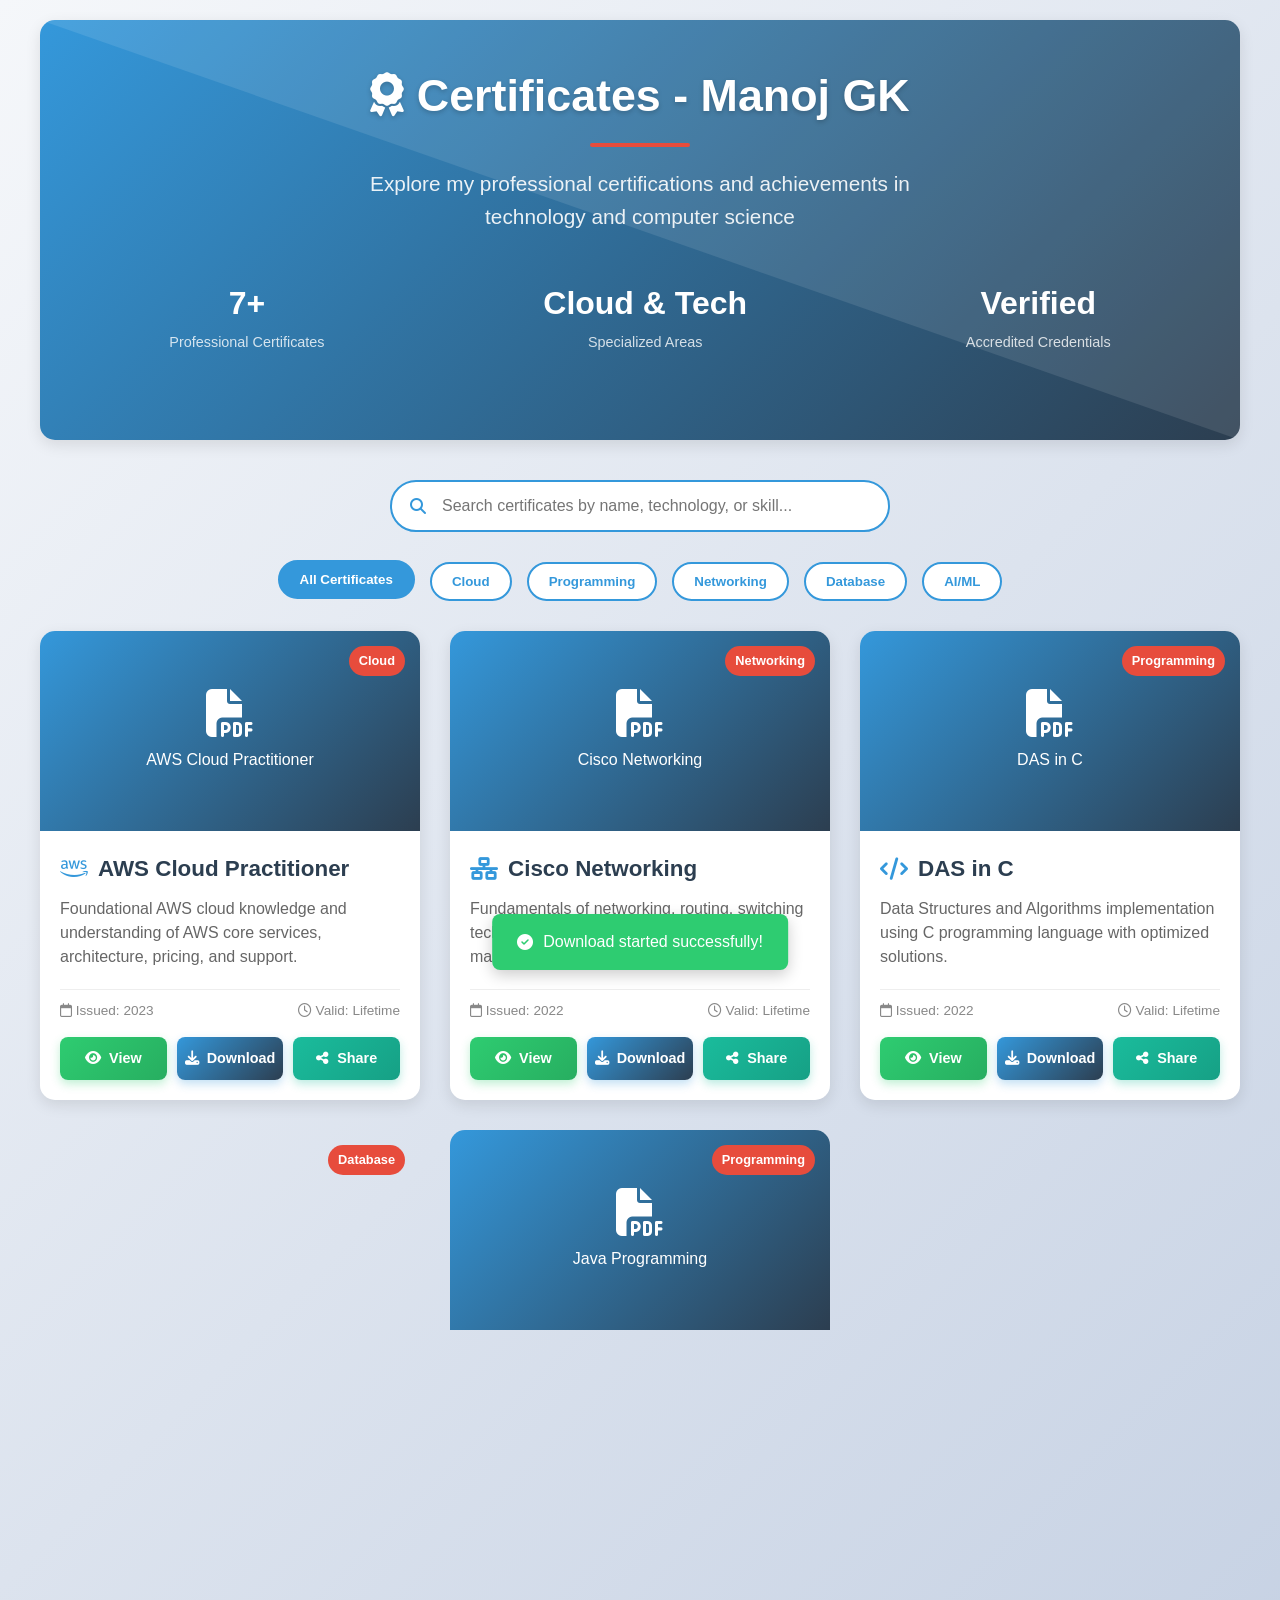
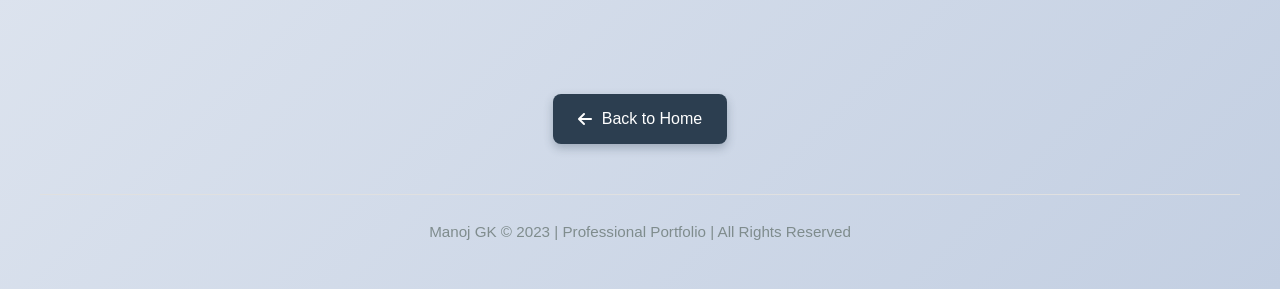
==== cert/Certificates.html @ a64ba855 "new1" ====
<!DOCTYPE html>
<html lang="en">
<head>
  <meta charset="UTF-8">
  <meta name="viewport" content="width=device-width, initial-scale=1.0">
  <title>Certificates - Manoj GK</title>
  <link rel="stylesheet" href="https://cdnjs.cloudflare.com/ajax/libs/font-awesome/6.4.0/css/all.min.css">
  <style>
    * {
      margin: 0;
      padding: 0;
      box-sizing: border-box;
    }

    :root {
      --primary-color: #3498db;
      --secondary-color: #2c3e50;
      --accent-color: #e74c3c;
      --success-color: #2ecc71;
      --warning-color: #f39c12;
      --info-color: #1abc9c;
      --light-bg: #f8f9fa;
      --card-bg: #ffffff;
      --text-color: #333;
      --shadow: 0 5px 15px rgba(0, 0, 0, 0.1);
      --transition: all 0.3s ease;
    }

    body {
      font-family: 'Segoe UI', Tahoma, Geneva, Verdana, sans-serif;
      line-height: 1.6;
      color: var(--text-color);
      background: linear-gradient(135deg, #f5f7fa 0%, #c3cfe2 100%);
      min-height: 100vh;
      padding: 20px;
    }

    .container {
      max-width: 1200px;
      margin: 0 auto;
    }

    header {
      text-align: center;
      margin-bottom: 40px;
      padding: 40px 20px;
      background: linear-gradient(135deg, var(--primary-color) 0%, var(--secondary-color) 100%);
      color: white;
      border-radius: 15px;
      box-shadow: var(--shadow);
      animation: fadeInDown 1s ease;
      position: relative;
      overflow: hidden;
    }

    header::before {
      content: '';
      position: absolute;
      top: 0;
      left: 0;
      width: 100%;
      height: 100%;
      background: url('data:image/svg+xml,<svg xmlns="http://www.w3.org/2000/svg" viewBox="0 0 100 100" preserveAspectRatio="none"><path d="M0,0 L100,0 L100,100 Z" fill="rgba(255,255,255,0.1)"/></svg>');
      background-size: cover;
    }

    h1 {
      font-size: 2.8rem;
      margin-bottom: 15px;
      position: relative;
      display: inline-block;
      text-shadow: 0 2px 5px rgba(0,0,0,0.2);
    }

    h1::after {
      content: '';
      position: absolute;
      bottom: -15px;
      left: 50%;
      transform: translateX(-50%);
      width: 100px;
      height: 4px;
      background: var(--accent-color);
      border-radius: 2px;
    }

    .subtitle {
      font-size: 1.3rem;
      opacity: 0.9;
      margin-top: 20px;
      max-width: 600px;
      margin-left: auto;
      margin-right: auto;
    }

    .stats {
      display: flex;
      justify-content: space-around;
      margin: 30px 0;
      text-align: center;
    }

    .stat-item {
      padding: 15px;
    }

    .stat-number {
      font-size: 2rem;
      font-weight: bold;
      color: white;
      display: block;
    }

    .stat-label {
      font-size: 0.9rem;
      color: rgba(255,255,255,0.8);
    }

    /* Filter Controls */
    .filter-controls {
      display: flex;
      justify-content: center;
      gap: 15px;
      margin-bottom: 30px;
      flex-wrap: wrap;
    }

    .filter-btn {
      background: var(--card-bg);
      border: 2px solid var(--primary-color);
      color: var(--primary-color);
      padding: 10px 20px;
      border-radius: 25px;
      cursor: pointer;
      transition: var(--transition);
      font-weight: 600;
    }

    .filter-btn.active, .filter-btn:hover {
      background: var(--primary-color);
      color: white;
      transform: translateY(-2px);
    }

    /* Search Box */
    .search-container {
      max-width: 500px;
      margin: 0 auto 30px;
      position: relative;
    }

    .search-box {
      width: 100%;
      padding: 15px 20px 15px 50px;
      border: 2px solid var(--primary-color);
      border-radius: 50px;
      font-size: 1rem;
      background: var(--card-bg);
      transition: var(--transition);
    }

    .search-box:focus {
      outline: none;
      box-shadow: 0 0 0 3px rgba(52, 152, 219, 0.3);
      transform: translateY(-2px);
    }

    .search-icon {
      position: absolute;
      left: 20px;
      top: 50%;
      transform: translateY(-50%);
      color: var(--primary-color);
    }

    .certificates-grid {
      display: grid;
      grid-template-columns: repeat(auto-fill, minmax(350px, 1fr));
      gap: 30px;
      margin-bottom: 40px;
    }

    .certificate-card {
      background: var(--card-bg);
      border-radius: 15px;
      overflow: hidden;
      box-shadow: var(--shadow);
      transition: var(--transition);
      opacity: 0;
      transform: translateY(30px);
      animation: fadeInUp 0.8s ease forwards;
      position: relative;
    }

    .certificate-card.hidden {
      display: none;
    }

    .certificate-card:nth-child(1) { animation-delay: 0.1s; }
    .certificate-card:nth-child(2) { animation-delay: 0.2s; }
    .certificate-card:nth-child(3) { animation-delay: 0.3s; }
    .certificate-card:nth-child(4) { animation-delay: 0.4s; }
    .certificate-card:nth-child(5) { animation-delay: 0.5s; }
    .certificate-card:nth-child(6) { animation-delay: 0.6s; }
    .certificate-card:nth-child(7) { animation-delay: 0.7s; }

    .certificate-card:hover {
      transform: translateY(-10px);
      box-shadow: 0 15px 30px rgba(0, 0, 0, 0.15);
    }

    .certificate-badge {
      position: absolute;
      top: 15px;
      right: 15px;
      background: var(--accent-color);
      color: white;
      padding: 5px 10px;
      border-radius: 20px;
      font-size: 0.8rem;
      font-weight: bold;
      z-index: 2;
    }

    .certificate-preview {
      height: 200px;
      overflow: hidden;
      position: relative;
      background: #f5f5f5;
      display: flex;
      align-items: center;
      justify-content: center;
    }

    .certificate-preview img,
    .certificate-preview .pdf-preview {
      width: 100%;
      height: 100%;
      object-fit: cover;
      transition: var(--transition);
    }

    .certificate-preview .pdf-preview {
      display: flex;
      flex-direction: column;
      align-items: center;
      justify-content: center;
      background: linear-gradient(135deg, var(--primary-color) 0%, var(--secondary-color) 100%);
      color: white;
    }

    .pdf-icon {
      font-size: 3rem;
      margin-bottom: 10px;
    }

    .certificate-card:hover .certificate-preview img,
    .certificate-card:hover .certificate-preview .pdf-preview {
      transform: scale(1.05);
    }

    .certificate-content {
      padding: 20px;
    }

    .certificate-title {
      font-size: 1.4rem;
      margin-bottom: 10px;
      color: var(--secondary-color);
      display: flex;
      align-items: center;
      gap: 10px;
    }

    .certificate-title i {
      color: var(--primary-color);
    }

    .certificate-description {
      color: #666;
      margin-bottom: 20px;
      line-height: 1.5;
    }

    .certificate-meta {
      display: flex;
      justify-content: space-between;
      font-size: 0.85rem;
      color: #888;
      margin-bottom: 15px;
      border-top: 1px solid #eee;
      padding-top: 10px;
    }

    .certificate-actions {
      display: flex;
      gap: 10px;
    }

    .btn {
      display: inline-flex;
      align-items: center;
      gap: 8px;
      background: linear-gradient(135deg, var(--primary-color) 0%, var(--secondary-color) 100%);
      color: white;
      padding: 10px 20px;
      border: none;
      border-radius: 8px;
      font-size: 0.9rem;
      font-weight: 600;
      cursor: pointer;
      transition: var(--transition);
      text-decoration: none;
      box-shadow: 0 4px 10px rgba(52, 152, 219, 0.3);
      flex: 1;
      justify-content: center;
    }

    .btn:hover {
      transform: translateY(-3px);
      box-shadow: 0 6px 15px rgba(52, 152, 219, 0.4);
    }

    .btn-success {
      background: linear-gradient(135deg, var(--success-color) 0%, #27ae60 100%);
      box-shadow: 0 4px 10px rgba(46, 204, 113, 0.3);
    }

    .btn-success:hover {
      box-shadow: 0 6px 15px rgba(46, 204, 113, 0.4);
    }

    .btn-warning {
      background: linear-gradient(135deg, var(--warning-color) 0%, #e67e22 100%);
      box-shadow: 0 4px 10px rgba(243, 156, 18, 0.3);
    }

    .btn-warning:hover {
      box-shadow: 0 6px 15px rgba(243, 156, 18, 0.4);
    }

    .btn-info {
      background: linear-gradient(135deg, var(--info-color) 0%, #16a085 100%);
      box-shadow: 0 4px 10px rgba(26, 188, 156, 0.3);
    }

    .btn-info:hover {
      box-shadow: 0 6px 15px rgba(26, 188, 156, 0.4);
    }

    .back-btn {
      display: inline-flex;
      align-items: center;
      gap: 10px;
      background: var(--secondary-color);
      color: white;
      padding: 12px 25px;
      border: none;
      border-radius: 8px;
      font-size: 1rem;
      cursor: pointer;
      transition: var(--transition);
      text-decoration: none;
      margin-top: 20px;
      box-shadow: 0 4px 10px rgba(44, 62, 80, 0.3);
    }

    .back-btn:hover {
      background: var(--primary-color);
      transform: translateX(-5px);
      box-shadow: 0 6px 15px rgba(44, 62, 80, 0.4);
    }

    .floating-btn {
      position: fixed;
      bottom: 30px;
      right: 30px;
      width: 60px;
      height: 60px;
      border-radius: 50%;
      background: linear-gradient(135deg, var(--primary-color) 0%, var(--secondary-color) 100%);
      color: white;
      display: flex;
      align-items: center;
      justify-content: center;
      font-size: 1.5rem;
      cursor: pointer;
      box-shadow: 0 5px 15px rgba(0, 0, 0, 0.2);
      transition: var(--transition);
      z-index: 100;
      border: none;
      opacity: 0;
      transform: translateY(20px);
    }

    .floating-btn.visible {
      opacity: 1;
      transform: translateY(0);
    }

    .floating-btn:hover {
      transform: scale(1.1) rotate(90deg);
    }

    footer {
      text-align: center;
      margin-top: 50px;
      padding: 25px;
      color: #7f8c8d;
      font-size: 0.95rem;
      border-top: 1px solid #e0e0e0;
    }

    /* Modal Styles */
    .modal {
      display: none;
      position: fixed;
      top: 0;
      left: 0;
      width: 100%;
      height: 100%;
      background: rgba(0, 0, 0, 0.8);
      z-index: 1000;
      align-items: center;
      justify-content: center;
      animation: fadeIn 0.3s ease;
    }

    .modal-content {
      background: white;
      border-radius: 10px;
      max-width: 90%;
      max-height: 90%;
      overflow: auto;
      position: relative;
      box-shadow: 0 10px 30px rgba(0, 0, 0, 0.3);
      animation: zoomIn 0.3s ease;
    }

    .modal-header {
      display: flex;
      justify-content: space-between;
      align-items: center;
      padding: 15px 20px;
      border-bottom: 1px solid #e0e0e0;
      background: var(--secondary-color);
      color: white;
      border-radius: 10px 10px 0 0;
    }

    .modal-title {
      font-size: 1.3rem;
      margin: 0;
    }

    .close-btn {
      background: none;
      border: none;
      color: white;
      font-size: 1.5rem;
      cursor: pointer;
      transition: var(--transition);
    }

    .close-btn:hover {
      transform: rotate(90deg);
    }

    .modal-body {
      padding: 20px;
    }

    .modal-body img {
      max-width: 100%;
      height: auto;
      display: block;
      margin: 0 auto;
    }

    .modal-body embed {
      width: 100%;
      height: 500px;
    }

    /* No Results Message */
    .no-results {
      text-align: center;
      padding: 40px;
      color: #7f8c8d;
      display: none;
    }

    .no-results i {
      font-size: 4rem;
      margin-bottom: 20px;
      color: #bdc3c7;
    }

    /* Animations */
    @keyframes fadeInDown {
      from {
        opacity: 0;
        transform: translateY(-30px);
      }
      to {
        opacity: 1;
        transform: translateY(0);
      }
    }

    @keyframes fadeInUp {
      from {
        opacity: 0;
        transform: translateY(30px);
      }
      to {
        opacity: 1;
        transform: translateY(0);
      }
    }

    @keyframes fadeIn {
      from { opacity: 0; }
      to { opacity: 1; }
    }

    @keyframes zoomIn {
      from {
        opacity: 0;
        transform: scale(0.8);
      }
      to {
        opacity: 1;
        transform: scale(1);
      }
    }

    @keyframes pulse {
      0% {
        transform: scale(1);
      }
      50% {
        transform: scale(1.05);
      }
      100% {
        transform: scale(1);
      }
    }

    .pulse {
      animation: pulse 2s infinite;
    }

    /* Toast notification */
    .toast {
      position: fixed;
      bottom: 30px;
      left: 50%;
      transform: translateX(-50%) translateY(100px);
      background: var(--success-color);
      color: white;
      padding: 15px 25px;
      border-radius: 8px;
      box-shadow: 0 5px 15px rgba(0,0,0,0.2);
      z-index: 1000;
      transition: transform 0.4s ease;
      display: flex;
      align-items: center;
      gap: 10px;
    }

    .toast.show {
      transform: translateX(-50%) translateY(0);
    }

    /* Loading animation */
    .loading {
      display: none;
      text-align: center;
      padding: 20px;
    }

    .spinner {
      width: 40px;
      height: 40px;
      border: 4px solid #f3f3f3;
      border-top: 4px solid var(--primary-color);
      border-radius: 50%;
      animation: spin 1s linear infinite;
      margin: 0 auto 10px;
    }

    @keyframes spin {
      0% { transform: rotate(0deg); }
      100% { transform: rotate(360deg); }
    }

    /* Responsive adjustments */
    @media (max-width: 768px) {
      .certificates-grid {
        grid-template-columns: 1fr;
      }
      
      .certificate-actions {
        flex-direction: column;
      }
      
      h1 {
        font-size: 2.2rem;
      }
      
      .stats {
        flex-direction: column;
        gap: 10px;
      }
      
      .filter-controls {
        flex-direction: column;
        align-items: center;
      }
    }
  </style>
</head>
<body>
  <div class="container">
    <header>
      <h1><i class="fas fa-award"></i> Certificates - Manoj GK</h1>
      <p class="subtitle">Explore my professional certifications and achievements in technology and computer science</p>
      
      <div class="stats">
        <div class="stat-item">
          <span class="stat-number">7+</span>
          <span class="stat-label">Professional Certificates</span>
        </div>
        <div class="stat-item">
          <span class="stat-number">Cloud & Tech</span>
          <span class="stat-label">Specialized Areas</span>
        </div>
        <div class="stat-item">
          <span class="stat-number">Verified</span>
          <span class="stat-label">Accredited Credentials</span>
        </div>
      </div>
    </header>

    <!-- Search and Filter Controls -->
    <div class="search-container">
      <i class="fas fa-search search-icon"></i>
      <input type="text" class="search-box" id="searchInput" placeholder="Search certificates by name, technology, or skill...">
    </div>

    <div class="filter-controls">
      <button class="filter-btn active" data-filter="all">All Certificates</button>
      <button class="filter-btn" data-filter="cloud">Cloud</button>
      <button class="filter-btn" data-filter="programming">Programming</button>
      <button class="filter-btn" data-filter="networking">Networking</button>
      <button class="filter-btn" data-filter="database">Database</button>
      <button class="filter-btn" data-filter="ai-ml">AI/ML</button>
    </div>

    <div class="loading" id="loadingIndicator">
      <div class="spinner"></div>
      <p>Loading certificates...</p>
    </div>

    <div class="certificates-grid" id="certificatesContainer">
      <!-- AWS Certificate -->
      <div class="certificate-card" data-categories="cloud" data-search="aws cloud practitioner amazon web services">
        <div class="certificate-badge">Cloud</div>
        <div class="certificate-preview">
          <div class="pdf-preview">
            <i class="fas fa-file-pdf pdf-icon"></i>
            <span>AWS Cloud Practitioner</span>
          </div>
        </div>
        <div class="certificate-content">
          <h3 class="certificate-title"><i class="fab fa-aws"></i> AWS Cloud Practitioner</h3>
          <p class="certificate-description">Foundational AWS cloud knowledge and understanding of AWS core services, architecture, pricing, and support.</p>
          <div class="certificate-meta">
            <span><i class="far fa-calendar"></i> Issued: 2023</span>
            <span><i class="far fa-clock"></i> Valid: Lifetime</span>
          </div>
          <div class="certificate-actions">
            <button class="btn btn-success" onclick="openModal('AWS Cloud Practitioner', './PDF_formate/Certificates/AWS Cloud Practitioner  (1).pdf', 'pdf')">
              <i class="fas fa-eye"></i> View
            </button>
            <a href="../PDF_formate/Certificates/AWS Cloud Practitioner  (1).pdf  " download class="btn pulse">
              <i class="fas fa-download"></i> Download
            </a>
            <button class="btn btn-info" onclick="shareCertificate('AWS Cloud Practitioner', './PDF_formate/Certificates/AWS Cloud Practitioner  (1).pdf')">
              <i class="fas fa-share-alt"></i> Share
            </button>
          </div>
        </div>
      </div>

      <!-- Cisco Networking -->
      <div class="certificate-card" data-categories="networking" data-search="cisco networking routing switching">
        <div class="certificate-badge">Networking</div>
        <div class="certificate-preview">
          <div class="pdf-preview">
            <i class="fas fa-file-pdf pdf-icon"></i>
            <span>Cisco Networking</span>
          </div>
        </div>
        <div class="certificate-content">
          <h3 class="certificate-title"><i class="fas fa-network-wired"></i> Cisco Networking</h3>
          <p class="certificate-description">Fundamentals of networking, routing, switching technologies, and network infrastructure management.</p>
          <div class="certificate-meta">
            <span><i class="far fa-calendar"></i> Issued: 2022</span>
            <span><i class="far fa-clock"></i> Valid: Lifetime</span>
          </div>
          <div class="certificate-actions">
            <button class="btn btn-success" onclick="openModal('Cisco Networking', './PDF_formate/Certificates/cisco networking_certificate_df.pdf', 'pdf')">
              <i class="fas fa-eye"></i> View
            </button>
            <a href="../PDF_formate/Certificates/cisco networking_certificate_df.pdf" download class="btn pulse">
              <i class="fas fa-download"></i> Download
            </a>
            <button class="btn btn-info" onclick="shareCertificate('Cisco Networking', './PDF_formate/Certificates/cisco networking_certificate_df.pdf')">
              <i class="fas fa-share-alt"></i> Share
            </button>
          </div>
        </div>
      </div>

      <!-- DAS in C -->
      <div class="certificate-card" data-categories="programming" data-search="das c programming data structures algorithms">
        <div class="certificate-badge">Programming</div>
        <div class="certificate-preview">
          <div class="pdf-preview">
            <i class="fas fa-file-pdf pdf-icon"></i>
            <span>DAS in C</span>
          </div>
        </div>
        <div class="certificate-content">
          <h3 class="certificate-title"><i class="fas fa-code"></i> DAS in C</h3>
          <p class="certificate-description">Data Structures and Algorithms implementation using C programming language with optimized solutions.</p>
          <div class="certificate-meta">
            <span><i class="far fa-calendar"></i> Issued: 2022</span>
            <span><i class="far fa-clock"></i> Valid: Lifetime</span>
          </div>
          <div class="certificate-actions">
            <button class="btn btn-success" onclick="openModal('DAS in C', './PDF_formate/Certificates/DAS_in _C.pdf', 'pdf')">
              <i class="fas fa-eye"></i> View
            </button>
            <a href="../PDF_formate/Certificates/DAS_in _C.pdf" download class="btn pulse">
              <i class="fas fa-download"></i> Download
            </a>
            <button class="btn btn-info" onclick="shareCertificate('DAS in C', './PDF_formate/Certificates/DAS_in _C.pdf')">
              <i class="fas fa-share-alt"></i> Share
            </button>
          </div>
        </div>
      </div>

      <!-- DBMS Advanced Certificate -->
      <div class="certificate-card" data-categories="database" data-search="dbms database management system sql">
        <div class="certificate-badge">Database</div>
        <div class="certificate-preview">
          <img src="../PDF_formate/Certificates/DBMS-advence.png" alt="DBMS Advanced Certificate">
        </div>
        <div class="certificate-content">
          <h3 class="certificate-title"><i class="fas fa-database"></i> DBMS Advanced</h3>
          <p class="certificate-description">Advanced Database Management Systems concepts, SQL optimization, normalization, and database administration.</p>
          <div class="certificate-meta">
            <span><i class="far fa-calendar"></i> Issued: 2023</span>
            <span><i class="far fa-clock"></i> Valid: Lifetime</span>
          </div>
          <div class="certificate-actions">
            <button class="btn btn-warning" onclick="openModal('DBMS Advanced', './PDF_formate/Certificates/DBMS-advence.png', 'image')">
              <i class="fas fa-eye"></i> View
            </button>
            <a href="../PDF_formate/Certificates/DBMS-advence.png" download class="btn pulse">
              <i class="fas fa-download"></i> Download
            </a>
            <button class="btn btn-info" onclick="shareCertificate('DBMS Advanced', './PDF_formate/Certificates/DBMS-advence.png')">
              <i class="fas fa-share-alt"></i> Share
            </button>
          </div>
        </div>
      </div>

      <!-- Java Certificate -->
      <div class="certificate-card" data-categories="programming" data-search="java programming oop object oriented">
        <div class="certificate-badge">Programming</div>
        <div class="certificate-preview">
          <div class="pdf-preview">
            <i class="fas fa-file-pdf pdf-icon"></i>
            <span>Java Programming</span>
          </div>
        </div>
        <div class="certificate-content">
          <h3 class="certificate-title"><i class="fab fa-java"></i> Java Certificate</h3>
          <p class="certificate-description">Object-oriented programming concepts, Java development fundamentals, and enterprise application development.</p>
          <div class="certificate-meta">
            <span><i class="far fa-calendar"></i> Issued: 2022</span>
            <span><i class="far fa-clock"></i> Valid: Lifetime</span>
          </div>
          <div class="certificate-actions">
            <button class="btn btn-success" onclick="openModal('Java Certificate', './PDF_formate/Certificates/java_certicaltes.pdf', 'pdf')">
              <i class="fas fa-eye"></i> View
            </button>
            <a href="../PDF_formate/Certificates/java_certicaltes.pdf" download class="btn pulse">
              <i class="fas fa-download"></i> Download
            </a>
            <button class="btn btn-info" onclick="shareCertificate('Java Certificate', './PDF_formate/Certificates/java_certicaltes.pdf')">
              <i class="fas fa-share-alt"></i> Share
            </button>
          </div>
        </div>
      </div>

      <!-- Machine Learning with Python -->
      <div class="certificate-card" data-categories="ai-ml programming" data-search="machine learning python ai artificial intelligence">
        <div class="certificate-badge">AI/ML</div>
        <div class="certificate-preview">
          <div class="pdf-preview">
            <i class="fas fa-file-pdf pdf-icon"></i>
            <span>Machine Learning</span>
          </div>
        </div>
        <div class="certificate-content">
          <h3 class="certificate-title"><i class="fas fa-robot"></i> Machine Learning with Python</h3>
          <p class="certificate-description">Machine learning algorithms, statistical modeling, and implementation using Python with scikit-learn and TensorFlow.</p>
          <div class="certificate-meta">
            <span><i class="far fa-calendar"></i> Issued: 2023</span>
            <span><i class="far fa-clock"></i> Valid: Lifetime</span>
          </div>
          <div class="certificate-actions">
            <button class="btn btn-success" onclick="openModal('Machine Learning with Python', './PDF_formate/Certificates/Mechinelearinwith python.pdf', 'pdf')">
              <i class="fas fa-eye"></i> View
            </button>
            <a href="../PDF_formate/Certificates/Mechinelearinwith python.pdf" download class="btn pulse">
              <i class="fas fa-download"></i> Download
            </a>
            <button class="btn btn-info" onclick="shareCertificate('Machine Learning with Python', './PDF_formate/Certificates/Mechinelearinwith python.pdf')">
              <i class="fas fa-share-alt"></i> Share
            </button>
          </div>
        </div>
      </div>
    </div>

    <div class="no-results" id="noResults">
      <i class="fas fa-search"></i>
      <h3>No certificates found</h3>
      <p>Try adjusting your search or filter to find what you're looking for.</p>
    </div>

    <div style="text-align: center;">
      <a href="index.html" class="back-btn">
        <i class="fas fa-arrow-left"></i> Back to Home
      </a>
    </div>

    <footer>
      <p>Manoj GK &copy; 2023 | Professional Portfolio | All Rights Reserved</p>
    </footer>
  </div>

  <!-- Modal for certificate viewing -->
  <div class="modal" id="certificateModal">
    <div class="modal-content">
      <div class="modal-header">
        <h3 class="modal-title" id="modalTitle">Certificate</h3>
        <button class="close-btn" onclick="closeModal()">&times;</button>
      </div>
      <div class="modal-body" id="modalBody">
        <!-- Content will be inserted here -->
      </div>
    </div>
  </div>

  <button class="floating-btn" onclick="scrollToTop()">
    <i class="fas fa-arrow-up"></i>
  </button>

  <div class="toast" id="downloadToast">
    <i class="fas fa-check-circle"></i>
    <span id="toastMessage">Download started successfully!</span>
  </div>

  <script>
    // Scroll to top function
    function scrollToTop() {
      window.scrollTo({
        top: 0,
        behavior: 'smooth'
      });
    }

    // Show toast notification
    function showToast(message) {
      const toast = document.getElementById('downloadToast');
      const toastMessage = document.getElementById('toastMessage');
      toastMessage.textContent = message;
      toast.classList.add('show');
      
      setTimeout(() => {
        toast.classList.remove('show');
      }, 3000);
    }

    // Open modal with certificate
    function openModal(title, filePath, type) {
      const modal = document.getElementById('certificateModal');
      const modalTitle = document.getElementById('modalTitle');
      const modalBody = document.getElementById('modalBody');
      
      modalTitle.textContent = title;
      
      if (type === 'pdf') {
        modalBody.innerHTML = `<embed src="${filePath}" type="application/pdf" width="100%" height="500px">`;
      } else if (type === 'image') {
        modalBody.innerHTML = `<img src="${filePath}" alt="${title}">`;
      }
      
      modal.style.display = 'flex';
      document.body.style.overflow = 'hidden';
    }

    // Close modal
    function closeModal() {
      const modal = document.getElementById('certificateModal');
      modal.style.display = 'none';
      document.body.style.overflow = 'auto';
    }

    // Share certificate functionality
    function shareCertificate(title, filePath) {
      if (navigator.share) {
        navigator.share({
          title: title,
          text: `Check out my ${title} certificate`,
          url: window.location.href,
        })
        .then(() => showToast('Certificate shared successfully!'))
        .catch((error) => showToast('Sharing failed: ' + error));
      } else {
        // Fallback for browsers that don't support Web Share API
        navigator.clipboard.writeText(window.location.href)
          .then(() => showToast('Certificate link copied to clipboard!'))
          .catch(() => showToast('Failed to copy link to clipboard'));
      }
    }

    // Filter and search functionality
    document.addEventListener('DOMContentLoaded', function() {
      const filterButtons = document.querySelectorAll('.filter-btn');
      const searchInput = document.getElementById('searchInput');
      const certificateCards = document.querySelectorAll('.certificate-card');
      const noResults = document.getElementById('noResults');
      const loadingIndicator = document.getElementById('loadingIndicator');
      
      let activeFilter = 'all';
      let searchQuery = '';

      // Filter button click handler
      filterButtons.forEach(button => {
        button.addEventListener('click', function() {
          // Update active button
          filterButtons.forEach(btn => btn.classList.remove('active'));
          this.classList.add('active');
          
          activeFilter = this.getAttribute('data-filter');
          filterCertificates();
        });
      });

      // Search input handler
      searchInput.addEventListener('input', function() {
        searchQuery = this.value.toLowerCase().trim();
        filterCertificates();
      });

      // Filter certificates based on active filter and search query
      function filterCertificates() {
        loadingIndicator.style.display = 'block';
        
        // Simulate loading delay for better UX
        setTimeout(() => {
          let visibleCount = 0;
          
          certificateCards.forEach(card => {
            const categories = card.getAttribute('data-categories');
            const searchData = card.getAttribute('data-search').toLowerCase();
            
            const matchesFilter = activeFilter === 'all' || categories.includes(activeFilter);
            const matchesSearch = searchQuery === '' || searchData.includes(searchQuery);
            
            if (matchesFilter && matchesSearch) {
              card.classList.remove('hidden');
              visibleCount++;
            } else {
              card.classList.add('hidden');
            }
          });
          
          // Show/hide no results message
          if (visibleCount === 0) {
            noResults.style.display = 'block';
          } else {
            noResults.style.display = 'none';
          }
          
          loadingIndicator.style.display = 'none';
        }, 300);
      }

      // Add animation to cards when they come into view
      const observer = new IntersectionObserver((entries) => {
        entries.forEach(entry => {
          if (entry.isIntersecting) {
            entry.target.style.opacity = '1';
            entry.target.style.transform = 'translateY(0)';
          }
        });
      }, { threshold: 0.1 });
      
      certificateCards.forEach(card => {
        observer.observe(card);
      });

      // Add click effects to download buttons
      const downloadButtons = document.querySelectorAll('.btn[download]');
      downloadButtons.forEach(button => {
        button.addEventListener('click', function(e) {
          // Create ripple effect
          const ripple = document.createElement('span');
          const rect = this.getBoundingClientRect();
          const size = Math.max(rect.width, rect.height);
          const x = e.clientX - rect.left - size / 2;
          const y = e.clientY - rect.top - size / 2;
          
          ripple.style.width = ripple.style.height = size + 'px';
          ripple.style.left = x + 'px';
          ripple.style.top = y + 'px';
          ripple.classList.add('ripple');
          
          this.appendChild(ripple);
          
          // Show toast notification
          const certificateName = this.closest('.certificate-card').querySelector('.certificate-title').textContent;
          showToast(`Downloading ${certificateName}`);
          
          setTimeout(() => {
            ripple.remove();
          }, 600);
        });
      });

      // Add CSS for ripple effect
      const style = document.createElement('style');
      style.textContent = `
        .ripple {
          position: absolute;
          border-radius: 50%;
          background: rgba(255, 255, 255, 0.6);
          transform: scale(0);
          animation: ripple-animation 0.6s linear;
        }
        
        @keyframes ripple-animation {
          to {
            transform: scale(4);
            opacity: 0;
          }
        }
        
        .btn, .back-btn {
          position: relative;
          overflow: hidden;
        }
      `;
      document.head.appendChild(style);
    });

    // Show/hide floating button based on scroll position
    window.addEventListener('scroll', function() {
      const floatingBtn = document.querySelector('.floating-btn');
      if (window.scrollY > 300) {
        floatingBtn.classList.add('visible');
      } else {
        floatingBtn.classList.remove('visible');
      }
    });

    // Close modal when clicking outside content
    window.onclick = function(event) {
      const modal = document.getElementById('certificateModal');
      if (event.target === modal) {
        closeModal();
      }
    }
  </script>
</body>
</html>
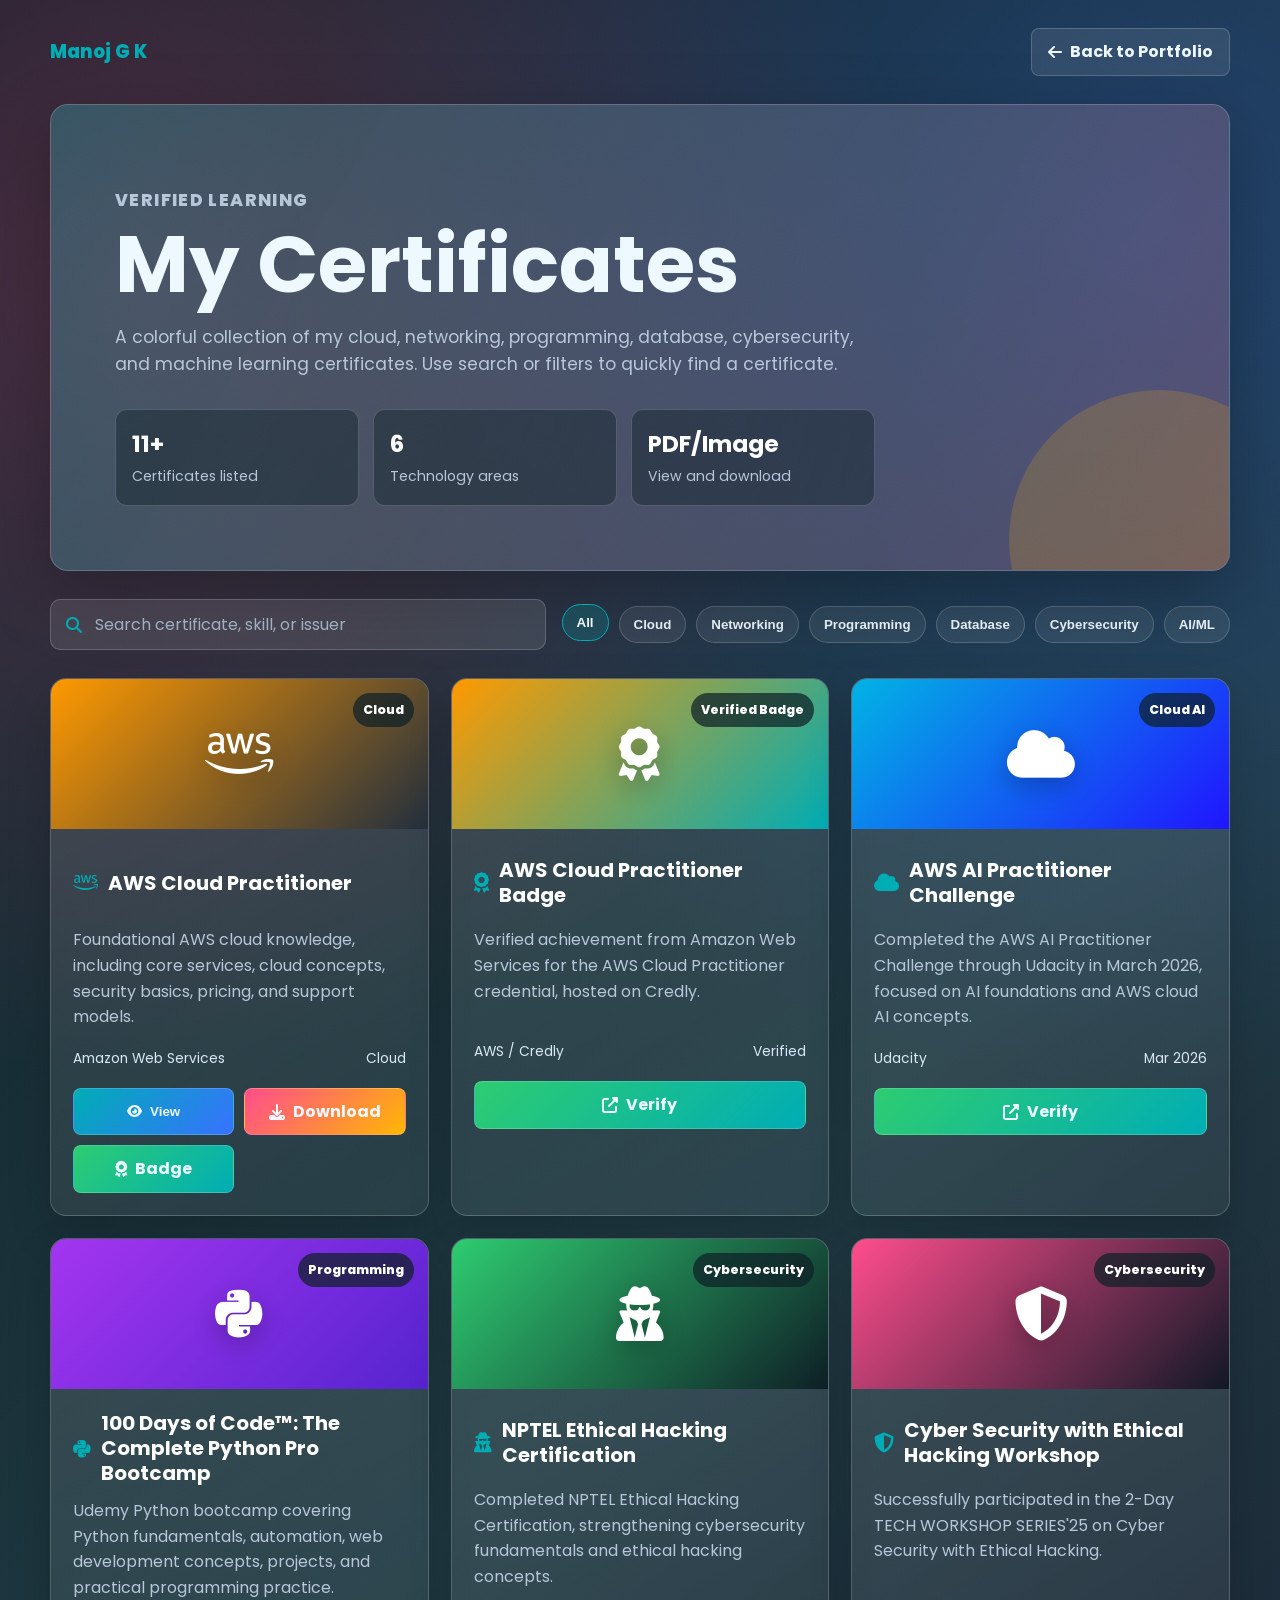
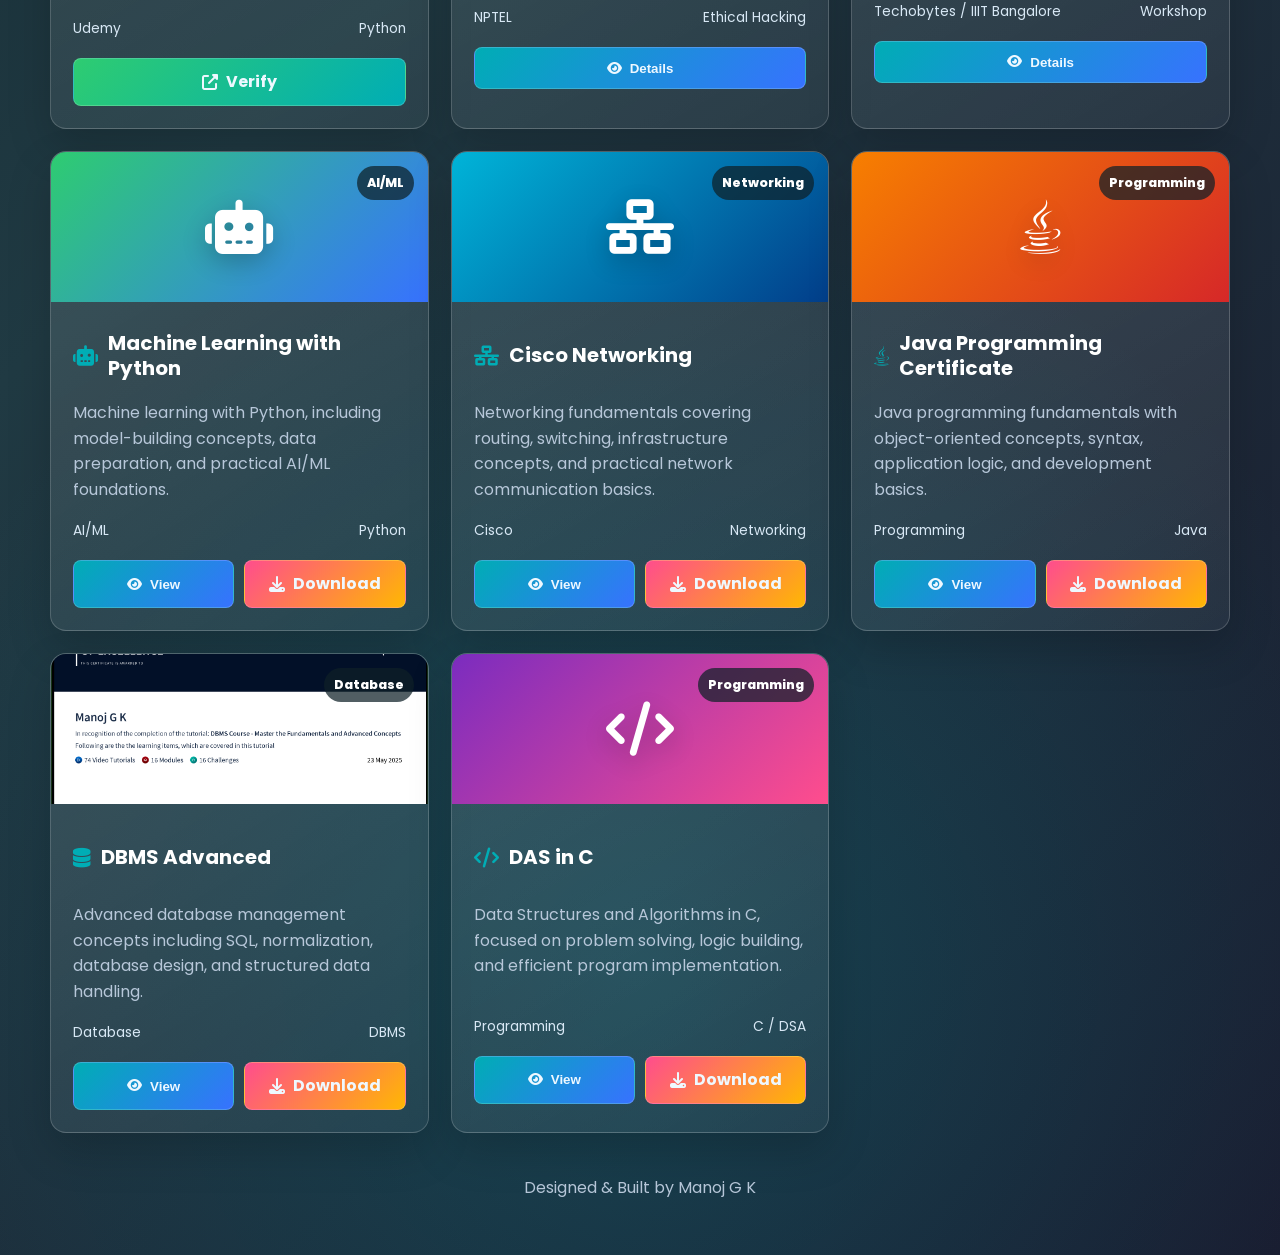
==== commit 49a2a591: "every thing is working fine" ====
--- a/cert/Certificates.html
+++ b/cert/Certificates.html
@@ -3,1096 +3,770 @@
 <head>
   <meta charset="UTF-8">
   <meta name="viewport" content="width=device-width, initial-scale=1.0">
-  <title>Certificates - Manoj GK</title>
+  <title>Certificates | Manoj G K</title>
+  <link rel="preconnect" href="https://fonts.googleapis.com">
+  <link rel="preconnect" href="https://fonts.gstatic.com" crossorigin>
+  <link href="https://fonts.googleapis.com/css2?family=Poppins:wght@300;400;500;600;700;800&display=swap" rel="stylesheet">
   <link rel="stylesheet" href="https://cdnjs.cloudflare.com/ajax/libs/font-awesome/6.4.0/css/all.min.css">
   <style>
+    :root {
+      --cyan: #00adb5;
+      --blue: #3772ff;
+      --pink: #ff4d8d;
+      --orange: #ffb703;
+      --green: #2ecc71;
+      --dark: #0f2027;
+      --panel: rgba(255, 255, 255, 0.1);
+      --text: #eef8ff;
+      --muted: #b7c7d9;
+      --line: rgba(255, 255, 255, 0.18);
+      --shadow: 0 24px 70px rgba(0, 0, 0, 0.28);
+    }
+
     * {
+      box-sizing: border-box;
       margin: 0;
       padding: 0;
-      box-sizing: border-box;
-    }
-
-    :root {
-      --primary-color: #3498db;
-      --secondary-color: #2c3e50;
-      --accent-color: #e74c3c;
-      --success-color: #2ecc71;
-      --warning-color: #f39c12;
-      --info-color: #1abc9c;
-      --light-bg: #f8f9fa;
-      --card-bg: #ffffff;
-      --text-color: #333;
-      --shadow: 0 5px 15px rgba(0, 0, 0, 0.1);
-      --transition: all 0.3s ease;
     }
 
     body {
-      font-family: 'Segoe UI', Tahoma, Geneva, Verdana, sans-serif;
+      min-height: 100vh;
+      font-family: "Poppins", sans-serif;
+      color: var(--text);
+      background:
+        radial-gradient(circle at 10% 10%, rgba(255, 77, 141, 0.24), transparent 28%),
+        radial-gradient(circle at 90% 8%, rgba(55, 114, 255, 0.25), transparent 30%),
+        radial-gradient(circle at 50% 90%, rgba(0, 173, 181, 0.22), transparent 30%),
+        linear-gradient(135deg, #0f2027, #203a43 48%, #1a1a2e);
       line-height: 1.6;
-      color: var(--text-color);
-      background: linear-gradient(135deg, #f5f7fa 0%, #c3cfe2 100%);
-      min-height: 100vh;
-      padding: 20px;
-    }
-
-    .container {
-      max-width: 1200px;
+    }
+
+    a {
+      color: inherit;
+    }
+
+    .page {
+      width: min(1180px, calc(100% - 32px));
       margin: 0 auto;
-    }
-
-    header {
-      text-align: center;
-      margin-bottom: 40px;
-      padding: 40px 20px;
-      background: linear-gradient(135deg, var(--primary-color) 0%, var(--secondary-color) 100%);
-      color: white;
-      border-radius: 15px;
-      box-shadow: var(--shadow);
-      animation: fadeInDown 1s ease;
+      padding: 28px 0 54px;
+    }
+
+    .topbar {
+      display: flex;
+      justify-content: space-between;
+      align-items: center;
+      gap: 16px;
+      margin-bottom: 28px;
+    }
+
+    .brand {
+      color: var(--cyan);
+      font-size: 1.15rem;
+      font-weight: 800;
+      text-decoration: none;
+    }
+
+    .back-btn,
+    .action-btn {
+      display: inline-flex;
+      align-items: center;
+      justify-content: center;
+      gap: 8px;
+      min-height: 42px;
+      border: 1px solid var(--line);
+      border-radius: 8px;
+      padding: 10px 16px;
+      background: rgba(255, 255, 255, 0.09);
+      color: var(--text);
+      font-weight: 700;
+      text-decoration: none;
+      cursor: pointer;
+      transition: transform 0.25s ease, background 0.25s ease, border-color 0.25s ease;
+    }
+
+    .back-btn:hover,
+    .action-btn:hover {
+      transform: translateY(-2px);
+      border-color: var(--cyan);
+      background: rgba(0, 173, 181, 0.18);
+    }
+
+    .hero {
       position: relative;
       overflow: hidden;
-    }
-
-    header::before {
-      content: '';
+      border: 1px solid var(--line);
+      border-radius: 18px;
+      padding: clamp(30px, 6vw, 64px);
+      background:
+        linear-gradient(120deg, rgba(0, 173, 181, 0.24), rgba(255, 77, 141, 0.18)),
+        rgba(255, 255, 255, 0.08);
+      box-shadow: var(--shadow);
+    }
+
+    .hero::after {
+      content: "";
       position: absolute;
-      top: 0;
-      left: 0;
+      inset: auto -80px -120px auto;
+      width: 300px;
+      height: 300px;
+      border-radius: 50%;
+      background: rgba(255, 183, 3, 0.18);
+      pointer-events: none;
+    }
+
+    .eyebrow {
+      color: #9af4f8;
+      font-weight: 800;
+      letter-spacing: 0.08em;
+      text-transform: uppercase;
+      font-size: 0.78rem;
+    }
+
+    h1 {
+      margin-top: 10px;
+      font-size: clamp(2.25rem, 7vw, 5rem);
+      line-height: 1.02;
+    }
+
+    .hero p {
+      max-width: 760px;
+      margin-top: 18px;
+      color: var(--muted);
+      font-size: 1.08rem;
+    }
+
+    .stats {
+      display: grid;
+      grid-template-columns: repeat(3, minmax(0, 1fr));
+      gap: 14px;
+      margin-top: 30px;
+      max-width: 760px;
+    }
+
+    .stat {
+      border: 1px solid var(--line);
+      border-radius: 12px;
+      padding: 16px;
+      background: rgba(15, 32, 39, 0.42);
+    }
+
+    .stat strong {
+      display: block;
+      color: #fff;
+      font-size: 1.45rem;
+    }
+
+    .stat span {
+      color: var(--muted);
+      font-size: 0.88rem;
+    }
+
+    .toolbar {
+      display: grid;
+      grid-template-columns: minmax(220px, 1fr) auto;
+      gap: 16px;
+      margin: 28px 0;
+      align-items: center;
+    }
+
+    .search {
+      position: relative;
+    }
+
+    .search i {
+      position: absolute;
+      top: 50%;
+      left: 16px;
+      color: var(--cyan);
+      transform: translateY(-50%);
+    }
+
+    .search input {
       width: 100%;
-      height: 100%;
-      background: url('data:image/svg+xml,<svg xmlns="http://www.w3.org/2000/svg" viewBox="0 0 100 100" preserveAspectRatio="none"><path d="M0,0 L100,0 L100,100 Z" fill="rgba(255,255,255,0.1)"/></svg>');
-      background-size: cover;
-    }
-
-    h1 {
-      font-size: 2.8rem;
-      margin-bottom: 15px;
+      min-height: 48px;
+      border: 1px solid var(--line);
+      border-radius: 10px;
+      padding: 12px 16px 12px 44px;
+      background: rgba(255, 255, 255, 0.1);
+      color: var(--text);
+      font: inherit;
+      outline: none;
+    }
+
+    .search input::placeholder {
+      color: #9fb0c0;
+    }
+
+    .filters {
+      display: flex;
+      flex-wrap: wrap;
+      gap: 10px;
+      justify-content: flex-end;
+    }
+
+    .filter-btn {
+      border: 1px solid var(--line);
+      border-radius: 999px;
+      padding: 10px 14px;
+      background: rgba(255, 255, 255, 0.08);
+      color: var(--text);
+      font-weight: 700;
+      cursor: pointer;
+      transition: transform 0.25s ease, background 0.25s ease, border-color 0.25s ease;
+    }
+
+    .filter-btn.active,
+    .filter-btn:hover {
+      transform: translateY(-2px);
+      border-color: var(--cyan);
+      background: rgba(0, 173, 181, 0.2);
+    }
+
+    .grid {
+      display: grid;
+      grid-template-columns: repeat(3, minmax(0, 1fr));
+      gap: 22px;
+    }
+
+    .certificate-card {
       position: relative;
-      display: inline-block;
-      text-shadow: 0 2px 5px rgba(0,0,0,0.2);
-    }
-
-    h1::after {
-      content: '';
-      position: absolute;
-      bottom: -15px;
-      left: 50%;
-      transform: translateX(-50%);
-      width: 100px;
-      height: 4px;
-      background: var(--accent-color);
-      border-radius: 2px;
-    }
-
-    .subtitle {
-      font-size: 1.3rem;
-      opacity: 0.9;
-      margin-top: 20px;
-      max-width: 600px;
-      margin-left: auto;
-      margin-right: auto;
-    }
-
-    .stats {
-      display: flex;
-      justify-content: space-around;
-      margin: 30px 0;
-      text-align: center;
-    }
-
-    .stat-item {
-      padding: 15px;
-    }
-
-    .stat-number {
-      font-size: 2rem;
-      font-weight: bold;
-      color: white;
-      display: block;
-    }
-
-    .stat-label {
-      font-size: 0.9rem;
-      color: rgba(255,255,255,0.8);
-    }
-
-    /* Filter Controls */
-    .filter-controls {
-      display: flex;
-      justify-content: center;
-      gap: 15px;
-      margin-bottom: 30px;
-      flex-wrap: wrap;
-    }
-
-    .filter-btn {
-      background: var(--card-bg);
-      border: 2px solid var(--primary-color);
-      color: var(--primary-color);
-      padding: 10px 20px;
-      border-radius: 25px;
-      cursor: pointer;
-      transition: var(--transition);
-      font-weight: 600;
-    }
-
-    .filter-btn.active, .filter-btn:hover {
-      background: var(--primary-color);
-      color: white;
-      transform: translateY(-2px);
-    }
-
-    /* Search Box */
-    .search-container {
-      max-width: 500px;
-      margin: 0 auto 30px;
-      position: relative;
-    }
-
-    .search-box {
-      width: 100%;
-      padding: 15px 20px 15px 50px;
-      border: 2px solid var(--primary-color);
-      border-radius: 50px;
-      font-size: 1rem;
-      background: var(--card-bg);
-      transition: var(--transition);
-    }
-
-    .search-box:focus {
-      outline: none;
-      box-shadow: 0 0 0 3px rgba(52, 152, 219, 0.3);
-      transform: translateY(-2px);
-    }
-
-    .search-icon {
-      position: absolute;
-      left: 20px;
-      top: 50%;
-      transform: translateY(-50%);
-      color: var(--primary-color);
-    }
-
-    .certificates-grid {
-      display: grid;
-      grid-template-columns: repeat(auto-fill, minmax(350px, 1fr));
-      gap: 30px;
-      margin-bottom: 40px;
-    }
-
-    .certificate-card {
-      background: var(--card-bg);
-      border-radius: 15px;
       overflow: hidden;
-      box-shadow: var(--shadow);
-      transition: var(--transition);
-      opacity: 0;
-      transform: translateY(30px);
-      animation: fadeInUp 0.8s ease forwards;
-      position: relative;
+      min-height: 430px;
+      border: 1px solid var(--line);
+      border-radius: 16px;
+      background: linear-gradient(150deg, rgba(255,255,255,0.12), rgba(255,255,255,0.05));
+      box-shadow: 0 18px 44px rgba(0, 0, 0, 0.18);
+      transition: transform 0.25s ease, border-color 0.25s ease, box-shadow 0.25s ease;
+    }
+
+    .certificate-card:hover,
+    .certificate-card:target {
+      transform: translateY(-8px);
+      border-color: var(--cyan);
+      box-shadow: 0 24px 60px rgba(0, 173, 181, 0.2);
+    }
+
+    .certificate-card:target {
+      outline: 3px solid rgba(255, 183, 3, 0.8);
+      scroll-margin-top: 20px;
     }
 
     .certificate-card.hidden {
       display: none;
     }
 
-    .certificate-card:nth-child(1) { animation-delay: 0.1s; }
-    .certificate-card:nth-child(2) { animation-delay: 0.2s; }
-    .certificate-card:nth-child(3) { animation-delay: 0.3s; }
-    .certificate-card:nth-child(4) { animation-delay: 0.4s; }
-    .certificate-card:nth-child(5) { animation-delay: 0.5s; }
-    .certificate-card:nth-child(6) { animation-delay: 0.6s; }
-    .certificate-card:nth-child(7) { animation-delay: 0.7s; }
-
-    .certificate-card:hover {
-      transform: translateY(-10px);
-      box-shadow: 0 15px 30px rgba(0, 0, 0, 0.15);
-    }
-
-    .certificate-badge {
-      position: absolute;
-      top: 15px;
-      right: 15px;
-      background: var(--accent-color);
-      color: white;
-      padding: 5px 10px;
-      border-radius: 20px;
-      font-size: 0.8rem;
-      font-weight: bold;
-      z-index: 2;
-    }
-
-    .certificate-preview {
-      height: 200px;
-      overflow: hidden;
-      position: relative;
-      background: #f5f5f5;
+    .preview {
+      height: 150px;
       display: flex;
       align-items: center;
       justify-content: center;
-    }
-
-    .certificate-preview img,
-    .certificate-preview .pdf-preview {
+      background: var(--accent);
+    }
+
+    .preview i {
+      font-size: 3.4rem;
+      color: #fff;
+      text-shadow: 0 8px 24px rgba(0,0,0,0.24);
+    }
+
+    .preview img {
       width: 100%;
       height: 100%;
       object-fit: cover;
-      transition: var(--transition);
-    }
-
-    .certificate-preview .pdf-preview {
-      display: flex;
-      flex-direction: column;
-      align-items: center;
-      justify-content: center;
-      background: linear-gradient(135deg, var(--primary-color) 0%, var(--secondary-color) 100%);
-      color: white;
-    }
-
-    .pdf-icon {
-      font-size: 3rem;
-      margin-bottom: 10px;
-    }
-
-    .certificate-card:hover .certificate-preview img,
-    .certificate-card:hover .certificate-preview .pdf-preview {
-      transform: scale(1.05);
-    }
-
-    .certificate-content {
-      padding: 20px;
-    }
-
-    .certificate-title {
-      font-size: 1.4rem;
-      margin-bottom: 10px;
-      color: var(--secondary-color);
+    }
+
+    .badge {
+      position: absolute;
+      top: 14px;
+      right: 14px;
+      border-radius: 999px;
+      padding: 7px 10px;
+      background: rgba(15, 32, 39, 0.72);
+      color: #fff;
+      font-size: 0.78rem;
+      font-weight: 800;
+    }
+
+    .content {
+      padding: 22px;
+    }
+
+    .content h2 {
       display: flex;
       align-items: center;
       gap: 10px;
-    }
-
-    .certificate-title i {
-      color: var(--primary-color);
-    }
-
-    .certificate-description {
-      color: #666;
-      margin-bottom: 20px;
-      line-height: 1.5;
-    }
-
-    .certificate-meta {
+      min-height: 64px;
+      color: #fff;
+      font-size: 1.25rem;
+      line-height: 1.25;
+    }
+
+    .content h2 i {
+      color: var(--cyan);
+    }
+
+    .content p {
+      min-height: 96px;
+      color: var(--muted);
+      margin: 12px 0 18px;
+    }
+
+    .meta {
       display: flex;
       justify-content: space-between;
-      font-size: 0.85rem;
-      color: #888;
-      margin-bottom: 15px;
-      border-top: 1px solid #eee;
-      padding-top: 10px;
-    }
-
-    .certificate-actions {
+      gap: 12px;
+      margin-bottom: 18px;
+      color: #d8e8f5;
+      font-size: 0.86rem;
+    }
+
+    .actions {
+      display: grid;
+      grid-template-columns: 1fr 1fr;
+      gap: 10px;
+    }
+
+    .action-btn.view {
+      background: linear-gradient(135deg, var(--cyan), var(--blue));
+    }
+
+    .action-btn.download {
+      background: linear-gradient(135deg, var(--pink), var(--orange));
+    }
+
+    .action-btn.verify {
+      background: linear-gradient(135deg, var(--green), var(--cyan));
+    }
+
+    .actions .action-btn:only-child {
+      grid-column: 1 / -1;
+    }
+
+    .no-results {
+      display: none;
+      margin: 36px 0;
+      padding: 34px;
+      border: 1px dashed var(--line);
+      border-radius: 16px;
+      text-align: center;
+      color: var(--muted);
+      background: rgba(255, 255, 255, 0.08);
+    }
+
+    .modal {
+      position: fixed;
+      inset: 0;
+      z-index: 1000;
+      display: none;
+      align-items: center;
+      justify-content: center;
+      padding: 20px;
+      background: rgba(4, 10, 16, 0.82);
+    }
+
+    .modal.open {
       display: flex;
-      gap: 10px;
-    }
-
-    .btn {
-      display: inline-flex;
-      align-items: center;
-      gap: 8px;
-      background: linear-gradient(135deg, var(--primary-color) 0%, var(--secondary-color) 100%);
-      color: white;
-      padding: 10px 20px;
-      border: none;
-      border-radius: 8px;
-      font-size: 0.9rem;
-      font-weight: 600;
-      cursor: pointer;
-      transition: var(--transition);
-      text-decoration: none;
-      box-shadow: 0 4px 10px rgba(52, 152, 219, 0.3);
-      flex: 1;
-      justify-content: center;
-    }
-
-    .btn:hover {
-      transform: translateY(-3px);
-      box-shadow: 0 6px 15px rgba(52, 152, 219, 0.4);
-    }
-
-    .btn-success {
-      background: linear-gradient(135deg, var(--success-color) 0%, #27ae60 100%);
-      box-shadow: 0 4px 10px rgba(46, 204, 113, 0.3);
-    }
-
-    .btn-success:hover {
-      box-shadow: 0 6px 15px rgba(46, 204, 113, 0.4);
-    }
-
-    .btn-warning {
-      background: linear-gradient(135deg, var(--warning-color) 0%, #e67e22 100%);
-      box-shadow: 0 4px 10px rgba(243, 156, 18, 0.3);
-    }
-
-    .btn-warning:hover {
-      box-shadow: 0 6px 15px rgba(243, 156, 18, 0.4);
-    }
-
-    .btn-info {
-      background: linear-gradient(135deg, var(--info-color) 0%, #16a085 100%);
-      box-shadow: 0 4px 10px rgba(26, 188, 156, 0.3);
-    }
-
-    .btn-info:hover {
-      box-shadow: 0 6px 15px rgba(26, 188, 156, 0.4);
-    }
-
-    .back-btn {
-      display: inline-flex;
-      align-items: center;
-      gap: 10px;
-      background: var(--secondary-color);
-      color: white;
-      padding: 12px 25px;
-      border: none;
-      border-radius: 8px;
-      font-size: 1rem;
-      cursor: pointer;
-      transition: var(--transition);
-      text-decoration: none;
-      margin-top: 20px;
-      box-shadow: 0 4px 10px rgba(44, 62, 80, 0.3);
-    }
-
-    .back-btn:hover {
-      background: var(--primary-color);
-      transform: translateX(-5px);
-      box-shadow: 0 6px 15px rgba(44, 62, 80, 0.4);
-    }
-
-    .floating-btn {
-      position: fixed;
-      bottom: 30px;
-      right: 30px;
-      width: 60px;
-      height: 60px;
-      border-radius: 50%;
-      background: linear-gradient(135deg, var(--primary-color) 0%, var(--secondary-color) 100%);
-      color: white;
+    }
+
+    .modal-box {
+      width: min(920px, 100%);
+      max-height: 92vh;
+      overflow: auto;
+      border: 1px solid var(--line);
+      border-radius: 14px;
+      background: #0f2027;
+      box-shadow: var(--shadow);
+    }
+
+    .modal-head {
       display: flex;
       align-items: center;
-      justify-content: center;
-      font-size: 1.5rem;
+      justify-content: space-between;
+      gap: 16px;
+      padding: 14px 18px;
+      background: linear-gradient(135deg, var(--cyan), var(--blue));
+    }
+
+    .close {
+      border: 0;
+      background: transparent;
+      color: #fff;
+      font-size: 1.8rem;
       cursor: pointer;
-      box-shadow: 0 5px 15px rgba(0, 0, 0, 0.2);
-      transition: var(--transition);
-      z-index: 100;
-      border: none;
-      opacity: 0;
-      transform: translateY(20px);
-    }
-
-    .floating-btn.visible {
-      opacity: 1;
-      transform: translateY(0);
-    }
-
-    .floating-btn:hover {
-      transform: scale(1.1) rotate(90deg);
-    }
-
-    footer {
-      text-align: center;
-      margin-top: 50px;
-      padding: 25px;
-      color: #7f8c8d;
-      font-size: 0.95rem;
-      border-top: 1px solid #e0e0e0;
-    }
-
-    /* Modal Styles */
-    .modal {
+    }
+
+    .modal-body {
+      padding: 18px;
+    }
+
+    .modal-body embed {
+      width: 100%;
+      height: 72vh;
+      border: 0;
+      border-radius: 8px;
+      background: #fff;
+    }
+
+    .modal-body img {
+      display: block;
+      max-width: 100%;
+      height: auto;
+      margin: 0 auto;
+      border-radius: 8px;
+    }
+
+    .to-top {
+      position: fixed;
+      right: 22px;
+      bottom: 22px;
+      width: 48px;
+      height: 48px;
       display: none;
-      position: fixed;
-      top: 0;
-      left: 0;
-      width: 100%;
-      height: 100%;
-      background: rgba(0, 0, 0, 0.8);
-      z-index: 1000;
       align-items: center;
       justify-content: center;
-      animation: fadeIn 0.3s ease;
-    }
-
-    .modal-content {
-      background: white;
-      border-radius: 10px;
-      max-width: 90%;
-      max-height: 90%;
-      overflow: auto;
-      position: relative;
-      box-shadow: 0 10px 30px rgba(0, 0, 0, 0.3);
-      animation: zoomIn 0.3s ease;
-    }
-
-    .modal-header {
+      border: 0;
+      border-radius: 50%;
+      background: linear-gradient(135deg, var(--pink), var(--cyan));
+      color: #fff;
+      cursor: pointer;
+      box-shadow: var(--shadow);
+    }
+
+    .to-top.visible {
       display: flex;
-      justify-content: space-between;
-      align-items: center;
-      padding: 15px 20px;
-      border-bottom: 1px solid #e0e0e0;
-      background: var(--secondary-color);
-      color: white;
-      border-radius: 10px 10px 0 0;
-    }
-
-    .modal-title {
-      font-size: 1.3rem;
-      margin: 0;
-    }
-
-    .close-btn {
-      background: none;
-      border: none;
-      color: white;
-      font-size: 1.5rem;
-      cursor: pointer;
-      transition: var(--transition);
-    }
-
-    .close-btn:hover {
-      transform: rotate(90deg);
-    }
-
-    .modal-body {
-      padding: 20px;
-    }
-
-    .modal-body img {
-      max-width: 100%;
-      height: auto;
-      display: block;
-      margin: 0 auto;
-    }
-
-    .modal-body embed {
-      width: 100%;
-      height: 500px;
-    }
-
-    /* No Results Message */
-    .no-results {
+    }
+
+    footer {
+      margin-top: 42px;
+      color: var(--muted);
       text-align: center;
-      padding: 40px;
-      color: #7f8c8d;
-      display: none;
-    }
-
-    .no-results i {
-      font-size: 4rem;
-      margin-bottom: 20px;
-      color: #bdc3c7;
-    }
-
-    /* Animations */
-    @keyframes fadeInDown {
-      from {
-        opacity: 0;
-        transform: translateY(-30px);
+    }
+
+    @media (max-width: 980px) {
+      .grid {
+        grid-template-columns: repeat(2, minmax(0, 1fr));
       }
-      to {
-        opacity: 1;
-        transform: translateY(0);
-      }
-    }
-
-    @keyframes fadeInUp {
-      from {
-        opacity: 0;
-        transform: translateY(30px);
-      }
-      to {
-        opacity: 1;
-        transform: translateY(0);
-      }
-    }
-
-    @keyframes fadeIn {
-      from { opacity: 0; }
-      to { opacity: 1; }
-    }
-
-    @keyframes zoomIn {
-      from {
-        opacity: 0;
-        transform: scale(0.8);
-      }
-      to {
-        opacity: 1;
-        transform: scale(1);
-      }
-    }
-
-    @keyframes pulse {
-      0% {
-        transform: scale(1);
-      }
-      50% {
-        transform: scale(1.05);
-      }
-      100% {
-        transform: scale(1);
-      }
-    }
-
-    .pulse {
-      animation: pulse 2s infinite;
-    }
-
-    /* Toast notification */
-    .toast {
-      position: fixed;
-      bottom: 30px;
-      left: 50%;
-      transform: translateX(-50%) translateY(100px);
-      background: var(--success-color);
-      color: white;
-      padding: 15px 25px;
-      border-radius: 8px;
-      box-shadow: 0 5px 15px rgba(0,0,0,0.2);
-      z-index: 1000;
-      transition: transform 0.4s ease;
-      display: flex;
-      align-items: center;
-      gap: 10px;
-    }
-
-    .toast.show {
-      transform: translateX(-50%) translateY(0);
-    }
-
-    /* Loading animation */
-    .loading {
-      display: none;
-      text-align: center;
-      padding: 20px;
-    }
-
-    .spinner {
-      width: 40px;
-      height: 40px;
-      border: 4px solid #f3f3f3;
-      border-top: 4px solid var(--primary-color);
-      border-radius: 50%;
-      animation: spin 1s linear infinite;
-      margin: 0 auto 10px;
-    }
-
-    @keyframes spin {
-      0% { transform: rotate(0deg); }
-      100% { transform: rotate(360deg); }
-    }
-
-    /* Responsive adjustments */
-    @media (max-width: 768px) {
-      .certificates-grid {
+
+      .toolbar {
         grid-template-columns: 1fr;
       }
-      
-      .certificate-actions {
+
+      .filters {
+        justify-content: flex-start;
+      }
+    }
+
+    @media (max-width: 640px) {
+      .topbar {
+        align-items: flex-start;
         flex-direction: column;
       }
-      
-      h1 {
-        font-size: 2.2rem;
+
+      .stats,
+      .grid {
+        grid-template-columns: 1fr;
       }
-      
-      .stats {
-        flex-direction: column;
-        gap: 10px;
+
+      .certificate-card {
+        min-height: auto;
       }
-      
-      .filter-controls {
-        flex-direction: column;
-        align-items: center;
+
+      .content h2,
+      .content p {
+        min-height: auto;
       }
     }
   </style>
 </head>
 <body>
-  <div class="container">
-    <header>
-      <h1><i class="fas fa-award"></i> Certificates - Manoj GK</h1>
-      <p class="subtitle">Explore my professional certifications and achievements in technology and computer science</p>
-      
+  <main class="page">
+    <nav class="topbar">
+      <a class="brand" href="../index.html">Manoj G K</a>
+      <a class="back-btn" href="../index.html#Certificates"><i class="fas fa-arrow-left"></i> Back to Portfolio</a>
+    </nav>
+
+    <section class="hero">
+      <p class="eyebrow">Verified Learning</p>
+      <h1>My Certificates</h1>
+      <p>A colorful collection of my cloud, networking, programming, database, cybersecurity, and machine learning certificates. Use search or filters to quickly find a certificate.</p>
       <div class="stats">
-        <div class="stat-item">
-          <span class="stat-number">7+</span>
-          <span class="stat-label">Professional Certificates</span>
-        </div>
-        <div class="stat-item">
-          <span class="stat-number">Cloud & Tech</span>
-          <span class="stat-label">Specialized Areas</span>
-        </div>
-        <div class="stat-item">
-          <span class="stat-number">Verified</span>
-          <span class="stat-label">Accredited Credentials</span>
-        </div>
+        <div class="stat"><strong>11+</strong><span>Certificates listed</span></div>
+        <div class="stat"><strong>6</strong><span>Technology areas</span></div>
+        <div class="stat"><strong>PDF/Image</strong><span>View and download</span></div>
       </div>
-    </header>
-
-    <!-- Search and Filter Controls -->
-    <div class="search-container">
-      <i class="fas fa-search search-icon"></i>
-      <input type="text" class="search-box" id="searchInput" placeholder="Search certificates by name, technology, or skill...">
-    </div>
-
-    <div class="filter-controls">
-      <button class="filter-btn active" data-filter="all">All Certificates</button>
-      <button class="filter-btn" data-filter="cloud">Cloud</button>
-      <button class="filter-btn" data-filter="programming">Programming</button>
-      <button class="filter-btn" data-filter="networking">Networking</button>
-      <button class="filter-btn" data-filter="database">Database</button>
-      <button class="filter-btn" data-filter="ai-ml">AI/ML</button>
-    </div>
-
-    <div class="loading" id="loadingIndicator">
-      <div class="spinner"></div>
-      <p>Loading certificates...</p>
-    </div>
-
-    <div class="certificates-grid" id="certificatesContainer">
-      <!-- AWS Certificate -->
-      <div class="certificate-card" data-categories="cloud" data-search="aws cloud practitioner amazon web services">
-        <div class="certificate-badge">Cloud</div>
-        <div class="certificate-preview">
-          <div class="pdf-preview">
-            <i class="fas fa-file-pdf pdf-icon"></i>
-            <span>AWS Cloud Practitioner</span>
-          </div>
-        </div>
-        <div class="certificate-content">
-          <h3 class="certificate-title"><i class="fab fa-aws"></i> AWS Cloud Practitioner</h3>
-          <p class="certificate-description">Foundational AWS cloud knowledge and understanding of AWS core services, architecture, pricing, and support.</p>
-          <div class="certificate-meta">
-            <span><i class="far fa-calendar"></i> Issued: 2023</span>
-            <span><i class="far fa-clock"></i> Valid: Lifetime</span>
-          </div>
-          <div class="certificate-actions">
-            <button class="btn btn-success" onclick="openModal('AWS Cloud Practitioner', './PDF_formate/Certificates/AWS Cloud Practitioner  (1).pdf', 'pdf')">
-              <i class="fas fa-eye"></i> View
-            </button>
-            <a href="../PDF_formate/Certificates/AWS Cloud Practitioner  (1).pdf  " download class="btn pulse">
-              <i class="fas fa-download"></i> Download
-            </a>
-            <button class="btn btn-info" onclick="shareCertificate('AWS Cloud Practitioner', './PDF_formate/Certificates/AWS Cloud Practitioner  (1).pdf')">
-              <i class="fas fa-share-alt"></i> Share
-            </button>
-          </div>
-        </div>
+    </section>
+
+    <section class="toolbar" aria-label="Certificate tools">
+      <label class="search">
+        <i class="fas fa-search"></i>
+        <input id="searchInput" type="search" placeholder="Search certificate, skill, or issuer">
+      </label>
+      <div class="filters">
+        <button class="filter-btn active" data-filter="all">All</button>
+        <button class="filter-btn" data-filter="cloud">Cloud</button>
+        <button class="filter-btn" data-filter="networking">Networking</button>
+        <button class="filter-btn" data-filter="programming">Programming</button>
+        <button class="filter-btn" data-filter="database">Database</button>
+        <button class="filter-btn" data-filter="cybersecurity">Cybersecurity</button>
+        <button class="filter-btn" data-filter="ai-ml">AI/ML</button>
       </div>
-
-      <!-- Cisco Networking -->
-      <div class="certificate-card" data-categories="networking" data-search="cisco networking routing switching">
-        <div class="certificate-badge">Networking</div>
-        <div class="certificate-preview">
-          <div class="pdf-preview">
-            <i class="fas fa-file-pdf pdf-icon"></i>
-            <span>Cisco Networking</span>
-          </div>
-        </div>
-        <div class="certificate-content">
-          <h3 class="certificate-title"><i class="fas fa-network-wired"></i> Cisco Networking</h3>
-          <p class="certificate-description">Fundamentals of networking, routing, switching technologies, and network infrastructure management.</p>
-          <div class="certificate-meta">
-            <span><i class="far fa-calendar"></i> Issued: 2022</span>
-            <span><i class="far fa-clock"></i> Valid: Lifetime</span>
-          </div>
-          <div class="certificate-actions">
-            <button class="btn btn-success" onclick="openModal('Cisco Networking', './PDF_formate/Certificates/cisco networking_certificate_df.pdf', 'pdf')">
-              <i class="fas fa-eye"></i> View
-            </button>
-            <a href="../PDF_formate/Certificates/cisco networking_certificate_df.pdf" download class="btn pulse">
-              <i class="fas fa-download"></i> Download
-            </a>
-            <button class="btn btn-info" onclick="shareCertificate('Cisco Networking', './PDF_formate/Certificates/cisco networking_certificate_df.pdf')">
-              <i class="fas fa-share-alt"></i> Share
-            </button>
-          </div>
-        </div>
-      </div>
-
-      <!-- DAS in C -->
-      <div class="certificate-card" data-categories="programming" data-search="das c programming data structures algorithms">
-        <div class="certificate-badge">Programming</div>
-        <div class="certificate-preview">
-          <div class="pdf-preview">
-            <i class="fas fa-file-pdf pdf-icon"></i>
-            <span>DAS in C</span>
-          </div>
-        </div>
-        <div class="certificate-content">
-          <h3 class="certificate-title"><i class="fas fa-code"></i> DAS in C</h3>
-          <p class="certificate-description">Data Structures and Algorithms implementation using C programming language with optimized solutions.</p>
-          <div class="certificate-meta">
-            <span><i class="far fa-calendar"></i> Issued: 2022</span>
-            <span><i class="far fa-clock"></i> Valid: Lifetime</span>
-          </div>
-          <div class="certificate-actions">
-            <button class="btn btn-success" onclick="openModal('DAS in C', './PDF_formate/Certificates/DAS_in _C.pdf', 'pdf')">
-              <i class="fas fa-eye"></i> View
-            </button>
-            <a href="../PDF_formate/Certificates/DAS_in _C.pdf" download class="btn pulse">
-              <i class="fas fa-download"></i> Download
-            </a>
-            <button class="btn btn-info" onclick="shareCertificate('DAS in C', './PDF_formate/Certificates/DAS_in _C.pdf')">
-              <i class="fas fa-share-alt"></i> Share
-            </button>
-          </div>
-        </div>
-      </div>
-
-      <!-- DBMS Advanced Certificate -->
-      <div class="certificate-card" data-categories="database" data-search="dbms database management system sql">
-        <div class="certificate-badge">Database</div>
-        <div class="certificate-preview">
-          <img src="../PDF_formate/Certificates/DBMS-advence.png" alt="DBMS Advanced Certificate">
-        </div>
-        <div class="certificate-content">
-          <h3 class="certificate-title"><i class="fas fa-database"></i> DBMS Advanced</h3>
-          <p class="certificate-description">Advanced Database Management Systems concepts, SQL optimization, normalization, and database administration.</p>
-          <div class="certificate-meta">
-            <span><i class="far fa-calendar"></i> Issued: 2023</span>
-            <span><i class="far fa-clock"></i> Valid: Lifetime</span>
-          </div>
-          <div class="certificate-actions">
-            <button class="btn btn-warning" onclick="openModal('DBMS Advanced', './PDF_formate/Certificates/DBMS-advence.png', 'image')">
-              <i class="fas fa-eye"></i> View
-            </button>
-            <a href="../PDF_formate/Certificates/DBMS-advence.png" download class="btn pulse">
-              <i class="fas fa-download"></i> Download
-            </a>
-            <button class="btn btn-info" onclick="shareCertificate('DBMS Advanced', './PDF_formate/Certificates/DBMS-advence.png')">
-              <i class="fas fa-share-alt"></i> Share
-            </button>
-          </div>
-        </div>
-      </div>
-
-      <!-- Java Certificate -->
-      <div class="certificate-card" data-categories="programming" data-search="java programming oop object oriented">
-        <div class="certificate-badge">Programming</div>
-        <div class="certificate-preview">
-          <div class="pdf-preview">
-            <i class="fas fa-file-pdf pdf-icon"></i>
-            <span>Java Programming</span>
-          </div>
-        </div>
-        <div class="certificate-content">
-          <h3 class="certificate-title"><i class="fab fa-java"></i> Java Certificate</h3>
-          <p class="certificate-description">Object-oriented programming concepts, Java development fundamentals, and enterprise application development.</p>
-          <div class="certificate-meta">
-            <span><i class="far fa-calendar"></i> Issued: 2022</span>
-            <span><i class="far fa-clock"></i> Valid: Lifetime</span>
-          </div>
-          <div class="certificate-actions">
-            <button class="btn btn-success" onclick="openModal('Java Certificate', './PDF_formate/Certificates/java_certicaltes.pdf', 'pdf')">
-              <i class="fas fa-eye"></i> View
-            </button>
-            <a href="../PDF_formate/Certificates/java_certicaltes.pdf" download class="btn pulse">
-              <i class="fas fa-download"></i> Download
-            </a>
-            <button class="btn btn-info" onclick="shareCertificate('Java Certificate', './PDF_formate/Certificates/java_certicaltes.pdf')">
-              <i class="fas fa-share-alt"></i> Share
-            </button>
-          </div>
-        </div>
-      </div>
-
-      <!-- Machine Learning with Python -->
-      <div class="certificate-card" data-categories="ai-ml programming" data-search="machine learning python ai artificial intelligence">
-        <div class="certificate-badge">AI/ML</div>
-        <div class="certificate-preview">
-          <div class="pdf-preview">
-            <i class="fas fa-file-pdf pdf-icon"></i>
-            <span>Machine Learning</span>
-          </div>
-        </div>
-        <div class="certificate-content">
-          <h3 class="certificate-title"><i class="fas fa-robot"></i> Machine Learning with Python</h3>
-          <p class="certificate-description">Machine learning algorithms, statistical modeling, and implementation using Python with scikit-learn and TensorFlow.</p>
-          <div class="certificate-meta">
-            <span><i class="far fa-calendar"></i> Issued: 2023</span>
-            <span><i class="far fa-clock"></i> Valid: Lifetime</span>
-          </div>
-          <div class="certificate-actions">
-            <button class="btn btn-success" onclick="openModal('Machine Learning with Python', './PDF_formate/Certificates/Mechinelearinwith python.pdf', 'pdf')">
-              <i class="fas fa-eye"></i> View
-            </button>
-            <a href="../PDF_formate/Certificates/Mechinelearinwith python.pdf" download class="btn pulse">
-              <i class="fas fa-download"></i> Download
-            </a>
-            <button class="btn btn-info" onclick="shareCertificate('Machine Learning with Python', './PDF_formate/Certificates/Mechinelearinwith python.pdf')">
-              <i class="fas fa-share-alt"></i> Share
-            </button>
-          </div>
-        </div>
-      </div>
-    </div>
+    </section>
+
+    <section class="grid" id="certificatesGrid">
+      <article class="certificate-card" id="aws" data-category="cloud" data-search="aws cloud practitioner amazon web services foundational cloud">
+        <div class="preview" style="--accent: linear-gradient(135deg, #ff9900, #232f3e);"><i class="fab fa-aws"></i></div>
+        <span class="badge">Cloud</span>
+        <div class="content">
+          <h2><i class="fab fa-aws"></i> AWS Cloud Practitioner</h2>
+          <p>Foundational AWS cloud knowledge, including core services, cloud concepts, security basics, pricing, and support models.</p>
+          <div class="meta"><span>Amazon Web Services</span><span>Cloud</span></div>
+          <div class="actions">
+            <button class="action-btn view" data-title="AWS Cloud Practitioner" data-type="pdf" data-file="../PDF_formate/Certificates/AWS Cloud Practitioner  (1).pdf"><i class="fas fa-eye"></i> View</button>
+            <a class="action-btn download" href="../PDF_formate/Certificates/AWS Cloud Practitioner  (1).pdf" download><i class="fas fa-download"></i> Download</a>
+            <a class="action-btn verify" href="https://www.credly.com/badges/80543e7e-8b88-44fc-86ba-12ce91683d86/linked_in?t=t1cc3g" target="_blank" rel="noopener"><i class="fas fa-award"></i> Badge</a>
+          </div>
+        </div>
+      </article>
+
+      <article class="certificate-card" id="aws-cloud-badge" data-category="cloud" data-search="aws cloud practitioner badge credly amazon web services verified achievement">
+        <div class="preview" style="--accent: linear-gradient(135deg, #ff9900, #00adb5);"><i class="fas fa-award"></i></div>
+        <span class="badge">Verified Badge</span>
+        <div class="content">
+          <h2><i class="fas fa-award"></i> AWS Cloud Practitioner Badge</h2>
+          <p>Verified achievement from Amazon Web Services for the AWS Cloud Practitioner credential, hosted on Credly.</p>
+          <div class="meta"><span>AWS / Credly</span><span>Verified</span></div>
+          <div class="actions">
+            <a class="action-btn verify" href="https://www.credly.com/badges/80543e7e-8b88-44fc-86ba-12ce91683d86/linked_in?t=t1cc3g" target="_blank" rel="noopener"><i class="fas fa-up-right-from-square"></i> Verify</a>
+          </div>
+        </div>
+      </article>
+
+      <article class="certificate-card" id="aws-ai-practitioner" data-category="cloud ai-ml" data-search="aws ai practitioner challenge udacity march 2026 artificial intelligence cloud">
+        <div class="preview" style="--accent: linear-gradient(135deg, #02b3e4, #2015ff);"><i class="fas fa-cloud"></i></div>
+        <span class="badge">Cloud AI</span>
+        <div class="content">
+          <h2><i class="fas fa-cloud"></i> AWS AI Practitioner Challenge</h2>
+          <p>Completed the AWS AI Practitioner Challenge through Udacity in March 2026, focused on AI foundations and AWS cloud AI concepts.</p>
+          <div class="meta"><span>Udacity</span><span>Mar 2026</span></div>
+          <div class="actions">
+            <a class="action-btn verify" href="https://www.udacity.com/certificate/e/4e640fc2-29a5-11f1-852e-77846c5b3a6b" target="_blank" rel="noopener"><i class="fas fa-up-right-from-square"></i> Verify</a>
+          </div>
+        </div>
+      </article>
+
+      <article class="certificate-card" id="python-bootcamp" data-category="programming" data-search="udemy 100 days of code complete python pro bootcamp python programming">
+        <div class="preview" style="--accent: linear-gradient(135deg, #a435f0, #5624d0);"><i class="fab fa-python"></i></div>
+        <span class="badge">Programming</span>
+        <div class="content">
+          <h2><i class="fab fa-python"></i> 100 Days of Code&trade;: The Complete Python Pro Bootcamp</h2>
+          <p>Udemy Python bootcamp covering Python fundamentals, automation, web development concepts, projects, and practical programming practice.</p>
+          <div class="meta"><span>Udemy</span><span>Python</span></div>
+          <div class="actions">
+            <a class="action-btn verify" href="https://www.udemy.com/certificate/UC-d702e5b3-27f7-4748-9721-5eba264aa043/" target="_blank" rel="noopener"><i class="fas fa-up-right-from-square"></i> Verify</a>
+          </div>
+        </div>
+      </article>
+
+      <article class="certificate-card" id="nptel-ethical-hacking" data-category="cybersecurity" data-search="nptel ethical hacking certification cyber security">
+        <div class="preview" style="--accent: linear-gradient(135deg, #2ecc71, #0f2027);"><i class="fas fa-user-secret"></i></div>
+        <span class="badge">Cybersecurity</span>
+        <div class="content">
+          <h2><i class="fas fa-user-secret"></i> NPTEL Ethical Hacking Certification</h2>
+          <p>Completed NPTEL Ethical Hacking Certification, strengthening cybersecurity fundamentals and ethical hacking concepts.</p>
+          <div class="meta"><span>NPTEL</span><span>Ethical Hacking</span></div>
+          <div class="actions">
+            <button class="action-btn view" data-title="NPTEL Ethical Hacking Certification" data-type="text" data-details="Completed NPTEL Ethical Hacking Certification, covering cybersecurity foundations, vulnerability awareness, and ethical hacking concepts."><i class="fas fa-eye"></i> Details</button>
+          </div>
+        </div>
+      </article>
+
+      <article class="certificate-card" id="ethical-hacking-workshop" data-category="cybersecurity" data-search="techobytes technologies synergy 25 iiit bangalore cyber security ethical hacking workshop">
+        <div class="preview" style="--accent: linear-gradient(135deg, #ff4d8d, #111827);"><i class="fas fa-shield-halved"></i></div>
+        <span class="badge">Cybersecurity</span>
+        <div class="content">
+          <h2><i class="fas fa-shield-halved"></i> Cyber Security with Ethical Hacking Workshop</h2>
+          <p>Successfully participated in the 2-Day TECH WORKSHOP SERIES'25 on Cyber Security with Ethical Hacking.</p>
+          <div class="meta"><span>Techobytes / IIIT Bangalore</span><span>Workshop</span></div>
+          <div class="actions">
+            <button class="action-btn view" data-title="Cyber Security with Ethical Hacking Workshop" data-type="text" data-details="Successfully participated in the 2-Day TECH WORKSHOP SERIES'25 on Cyber Security with Ethical Hacking, organized by Techobytes Technologies in collaboration with Synergy'25 - IIIT Bangalore."><i class="fas fa-eye"></i> Details</button>
+          </div>
+        </div>
+      </article>
+
+      <article class="certificate-card" id="machine-learning" data-category="ai-ml programming" data-search="machine learning python ai ml artificial intelligence">
+        <div class="preview" style="--accent: linear-gradient(135deg, #2ecc71, #3772ff);"><i class="fas fa-robot"></i></div>
+        <span class="badge">AI/ML</span>
+        <div class="content">
+          <h2><i class="fas fa-robot"></i> Machine Learning with Python</h2>
+          <p>Machine learning with Python, including model-building concepts, data preparation, and practical AI/ML foundations.</p>
+          <div class="meta"><span>AI/ML</span><span>Python</span></div>
+          <div class="actions">
+            <button class="action-btn view" data-title="Machine Learning with Python" data-type="pdf" data-file="../PDF_formate/Certificates/Mechinelearinwith python.pdf"><i class="fas fa-eye"></i> View</button>
+            <a class="action-btn download" href="../PDF_formate/Certificates/Mechinelearinwith python.pdf" download><i class="fas fa-download"></i> Download</a>
+          </div>
+        </div>
+      </article>
+
+      <article class="certificate-card" id="cisco" data-category="networking" data-search="cisco networking routing switching network infrastructure">
+        <div class="preview" style="--accent: linear-gradient(135deg, #00b4d8, #023e8a);"><i class="fas fa-network-wired"></i></div>
+        <span class="badge">Networking</span>
+        <div class="content">
+          <h2><i class="fas fa-network-wired"></i> Cisco Networking</h2>
+          <p>Networking fundamentals covering routing, switching, infrastructure concepts, and practical network communication basics.</p>
+          <div class="meta"><span>Cisco</span><span>Networking</span></div>
+          <div class="actions">
+            <button class="action-btn view" data-title="Cisco Networking" data-type="pdf" data-file="../PDF_formate/Certificates/cisco networking_certificate_df.pdf"><i class="fas fa-eye"></i> View</button>
+            <a class="action-btn download" href="../PDF_formate/Certificates/cisco networking_certificate_df.pdf" download><i class="fas fa-download"></i> Download</a>
+          </div>
+        </div>
+      </article>
+
+      <article class="certificate-card" id="java" data-category="programming" data-search="java programming object oriented oop">
+        <div class="preview" style="--accent: linear-gradient(135deg, #f77f00, #d62828);"><i class="fab fa-java"></i></div>
+        <span class="badge">Programming</span>
+        <div class="content">
+          <h2><i class="fab fa-java"></i> Java Programming Certificate</h2>
+          <p>Java programming fundamentals with object-oriented concepts, syntax, application logic, and development basics.</p>
+          <div class="meta"><span>Programming</span><span>Java</span></div>
+          <div class="actions">
+            <button class="action-btn view" data-title="Java Programming Certificate" data-type="pdf" data-file="../PDF_formate/Certificates/java_certicaltes.pdf"><i class="fas fa-eye"></i> View</button>
+            <a class="action-btn download" href="../PDF_formate/Certificates/java_certicaltes.pdf" download><i class="fas fa-download"></i> Download</a>
+          </div>
+        </div>
+      </article>
+
+      <article class="certificate-card" id="dbms" data-category="database" data-search="dbms advanced database management sql normalization">
+        <div class="preview"><img src="../PDF_formate/Certificates/DBMS-advence.png" alt="DBMS Advanced Certificate"></div>
+        <span class="badge">Database</span>
+        <div class="content">
+          <h2><i class="fas fa-database"></i> DBMS Advanced</h2>
+          <p>Advanced database management concepts including SQL, normalization, database design, and structured data handling.</p>
+          <div class="meta"><span>Database</span><span>DBMS</span></div>
+          <div class="actions">
+            <button class="action-btn view" data-title="DBMS Advanced" data-type="image" data-file="../PDF_formate/Certificates/DBMS-advence.png"><i class="fas fa-eye"></i> View</button>
+            <a class="action-btn download" href="../PDF_formate/Certificates/DBMS-advence.png" download><i class="fas fa-download"></i> Download</a>
+          </div>
+        </div>
+      </article>
+
+      <article class="certificate-card" id="das-c" data-category="programming" data-search="das c data structures algorithms programming">
+        <div class="preview" style="--accent: linear-gradient(135deg, #7b2cbf, #ff4d8d);"><i class="fas fa-code"></i></div>
+        <span class="badge">Programming</span>
+        <div class="content">
+          <h2><i class="fas fa-code"></i> DAS in C</h2>
+          <p>Data Structures and Algorithms in C, focused on problem solving, logic building, and efficient program implementation.</p>
+          <div class="meta"><span>Programming</span><span>C / DSA</span></div>
+          <div class="actions">
+            <button class="action-btn view" data-title="DAS in C" data-type="pdf" data-file="../PDF_formate/Certificates/DAS_in _C.pdf"><i class="fas fa-eye"></i> View</button>
+            <a class="action-btn download" href="../PDF_formate/Certificates/DAS_in _C.pdf" download><i class="fas fa-download"></i> Download</a>
+          </div>
+        </div>
+      </article>
+    </section>
 
     <div class="no-results" id="noResults">
       <i class="fas fa-search"></i>
-      <h3>No certificates found</h3>
-      <p>Try adjusting your search or filter to find what you're looking for.</p>
+      <h2>No certificates found</h2>
+      <p>Try a different search word or select another filter.</p>
     </div>
 
-    <div style="text-align: center;">
-      <a href="index.html" class="back-btn">
-        <i class="fas fa-arrow-left"></i> Back to Home
-      </a>
-    </div>
-
-    <footer>
-      <p>Manoj GK &copy; 2023 | Professional Portfolio | All Rights Reserved</p>
-    </footer>
-  </div>
-
-  <!-- Modal for certificate viewing -->
-  <div class="modal" id="certificateModal">
-    <div class="modal-content">
-      <div class="modal-header">
-        <h3 class="modal-title" id="modalTitle">Certificate</h3>
-        <button class="close-btn" onclick="closeModal()">&times;</button>
+    <footer>Designed & Built by Manoj G K</footer>
+  </main>
+
+  <div class="modal" id="certificateModal" aria-hidden="true">
+    <div class="modal-box">
+      <div class="modal-head">
+        <h2 id="modalTitle">Certificate</h2>
+        <button class="close" type="button" aria-label="Close certificate preview">&times;</button>
       </div>
-      <div class="modal-body" id="modalBody">
-        <!-- Content will be inserted here -->
-      </div>
+      <div class="modal-body" id="modalBody"></div>
     </div>
   </div>
 
-  <button class="floating-btn" onclick="scrollToTop()">
-    <i class="fas fa-arrow-up"></i>
-  </button>
-
-  <div class="toast" id="downloadToast">
-    <i class="fas fa-check-circle"></i>
-    <span id="toastMessage">Download started successfully!</span>
-  </div>
+  <button class="to-top" type="button" aria-label="Back to top"><i class="fas fa-arrow-up"></i></button>
 
   <script>
-    // Scroll to top function
-    function scrollToTop() {
-      window.scrollTo({
-        top: 0,
-        behavior: 'smooth'
+    const filterButtons = document.querySelectorAll(".filter-btn");
+    const cards = document.querySelectorAll(".certificate-card");
+    const searchInput = document.getElementById("searchInput");
+    const noResults = document.getElementById("noResults");
+    const modal = document.getElementById("certificateModal");
+    const modalTitle = document.getElementById("modalTitle");
+    const modalBody = document.getElementById("modalBody");
+    const topButton = document.querySelector(".to-top");
+    let activeFilter = "all";
+
+    function filterCards() {
+      const query = searchInput.value.trim().toLowerCase();
+      let visible = 0;
+
+      cards.forEach((card) => {
+        const categories = card.dataset.category;
+        const search = card.dataset.search;
+        const matchesFilter = activeFilter === "all" || categories.includes(activeFilter);
+        const matchesSearch = !query || search.includes(query);
+
+        card.classList.toggle("hidden", !(matchesFilter && matchesSearch));
+        if (matchesFilter && matchesSearch) visible += 1;
       });
-    }
-
-    // Show toast notification
-    function showToast(message) {
-      const toast = document.getElementById('downloadToast');
-      const toastMessage = document.getElementById('toastMessage');
-      toastMessage.textContent = message;
-      toast.classList.add('show');
-      
-      setTimeout(() => {
-        toast.classList.remove('show');
-      }, 3000);
-    }
-
-    // Open modal with certificate
-    function openModal(title, filePath, type) {
-      const modal = document.getElementById('certificateModal');
-      const modalTitle = document.getElementById('modalTitle');
-      const modalBody = document.getElementById('modalBody');
-      
-      modalTitle.textContent = title;
-      
-      if (type === 'pdf') {
-        modalBody.innerHTML = `<embed src="${filePath}" type="application/pdf" width="100%" height="500px">`;
-      } else if (type === 'image') {
-        modalBody.innerHTML = `<img src="${filePath}" alt="${title}">`;
-      }
-      
-      modal.style.display = 'flex';
-      document.body.style.overflow = 'hidden';
-    }
-
-    // Close modal
+
+      noResults.style.display = visible ? "none" : "block";
+    }
+
+    filterButtons.forEach((button) => {
+      button.addEventListener("click", () => {
+        filterButtons.forEach((item) => item.classList.remove("active"));
+        button.classList.add("active");
+        activeFilter = button.dataset.filter;
+        filterCards();
+      });
+    });
+
+    searchInput.addEventListener("input", filterCards);
+
+    document.querySelectorAll(".action-btn.view").forEach((button) => {
+      button.addEventListener("click", () => {
+        const title = button.dataset.title;
+        const file = button.dataset.file;
+        const type = button.dataset.type;
+
+        modalTitle.textContent = title;
+        if (type === "pdf") {
+          modalBody.innerHTML = `<embed src="${file}" type="application/pdf">`;
+        } else if (type === "image") {
+          modalBody.innerHTML = `<img src="${file}" alt="${title}">`;
+        } else {
+          modalBody.innerHTML = `<p>${button.dataset.details}</p>`;
+        }
+        modal.classList.add("open");
+        modal.setAttribute("aria-hidden", "false");
+        document.body.style.overflow = "hidden";
+      });
+    });
+
     function closeModal() {
-      const modal = document.getElementById('certificateModal');
-      modal.style.display = 'none';
-      document.body.style.overflow = 'auto';
-    }
-
-    // Share certificate functionality
-    function shareCertificate(title, filePath) {
-      if (navigator.share) {
-        navigator.share({
-          title: title,
-          text: `Check out my ${title} certificate`,
-          url: window.location.href,
-        })
-        .then(() => showToast('Certificate shared successfully!'))
-        .catch((error) => showToast('Sharing failed: ' + error));
-      } else {
-        // Fallback for browsers that don't support Web Share API
-        navigator.clipboard.writeText(window.location.href)
-          .then(() => showToast('Certificate link copied to clipboard!'))
-          .catch(() => showToast('Failed to copy link to clipboard'));
-      }
-    }
-
-    // Filter and search functionality
-    document.addEventListener('DOMContentLoaded', function() {
-      const filterButtons = document.querySelectorAll('.filter-btn');
-      const searchInput = document.getElementById('searchInput');
-      const certificateCards = document.querySelectorAll('.certificate-card');
-      const noResults = document.getElementById('noResults');
-      const loadingIndicator = document.getElementById('loadingIndicator');
-      
-      let activeFilter = 'all';
-      let searchQuery = '';
-
-      // Filter button click handler
-      filterButtons.forEach(button => {
-        button.addEventListener('click', function() {
-          // Update active button
-          filterButtons.forEach(btn => btn.classList.remove('active'));
-          this.classList.add('active');
-          
-          activeFilter = this.getAttribute('data-filter');
-          filterCertificates();
-        });
-      });
-
-      // Search input handler
-      searchInput.addEventListener('input', function() {
-        searchQuery = this.value.toLowerCase().trim();
-        filterCertificates();
-      });
-
-      // Filter certificates based on active filter and search query
-      function filterCertificates() {
-        loadingIndicator.style.display = 'block';
-        
-        // Simulate loading delay for better UX
-        setTimeout(() => {
-          let visibleCount = 0;
-          
-          certificateCards.forEach(card => {
-            const categories = card.getAttribute('data-categories');
-            const searchData = card.getAttribute('data-search').toLowerCase();
-            
-            const matchesFilter = activeFilter === 'all' || categories.includes(activeFilter);
-            const matchesSearch = searchQuery === '' || searchData.includes(searchQuery);
-            
-            if (matchesFilter && matchesSearch) {
-              card.classList.remove('hidden');
-              visibleCount++;
-            } else {
-              card.classList.add('hidden');
-            }
-          });
-          
-          // Show/hide no results message
-          if (visibleCount === 0) {
-            noResults.style.display = 'block';
-          } else {
-            noResults.style.display = 'none';
-          }
-          
-          loadingIndicator.style.display = 'none';
-        }, 300);
-      }
-
-      // Add animation to cards when they come into view
-      const observer = new IntersectionObserver((entries) => {
-        entries.forEach(entry => {
-          if (entry.isIntersecting) {
-            entry.target.style.opacity = '1';
-            entry.target.style.transform = 'translateY(0)';
-          }
-        });
-      }, { threshold: 0.1 });
-      
-      certificateCards.forEach(card => {
-        observer.observe(card);
-      });
-
-      // Add click effects to download buttons
-      const downloadButtons = document.querySelectorAll('.btn[download]');
-      downloadButtons.forEach(button => {
-        button.addEventListener('click', function(e) {
-          // Create ripple effect
-          const ripple = document.createElement('span');
-          const rect = this.getBoundingClientRect();
-          const size = Math.max(rect.width, rect.height);
-          const x = e.clientX - rect.left - size / 2;
-          const y = e.clientY - rect.top - size / 2;
-          
-          ripple.style.width = ripple.style.height = size + 'px';
-          ripple.style.left = x + 'px';
-          ripple.style.top = y + 'px';
-          ripple.classList.add('ripple');
-          
-          this.appendChild(ripple);
-          
-          // Show toast notification
-          const certificateName = this.closest('.certificate-card').querySelector('.certificate-title').textContent;
-          showToast(`Downloading ${certificateName}`);
-          
-          setTimeout(() => {
-            ripple.remove();
-          }, 600);
-        });
-      });
-
-      // Add CSS for ripple effect
-      const style = document.createElement('style');
-      style.textContent = `
-        .ripple {
-          position: absolute;
-          border-radius: 50%;
-          background: rgba(255, 255, 255, 0.6);
-          transform: scale(0);
-          animation: ripple-animation 0.6s linear;
-        }
-        
-        @keyframes ripple-animation {
-          to {
-            transform: scale(4);
-            opacity: 0;
-          }
-        }
-        
-        .btn, .back-btn {
-          position: relative;
-          overflow: hidden;
-        }
-      `;
-      document.head.appendChild(style);
+      modal.classList.remove("open");
+      modal.setAttribute("aria-hidden", "true");
+      modalBody.innerHTML = "";
+      document.body.style.overflow = "";
+    }
+
+    document.querySelector(".close").addEventListener("click", closeModal);
+    modal.addEventListener("click", (event) => {
+      if (event.target === modal) closeModal();
     });
 
-    // Show/hide floating button based on scroll position
-    window.addEventListener('scroll', function() {
-      const floatingBtn = document.querySelector('.floating-btn');
-      if (window.scrollY > 300) {
-        floatingBtn.classList.add('visible');
-      } else {
-        floatingBtn.classList.remove('visible');
-      }
+    document.addEventListener("keydown", (event) => {
+      if (event.key === "Escape" && modal.classList.contains("open")) closeModal();
     });
 
-    // Close modal when clicking outside content
-    window.onclick = function(event) {
-      const modal = document.getElementById('certificateModal');
-      if (event.target === modal) {
-        closeModal();
-      }
-    }
+    window.addEventListener("scroll", () => {
+      topButton.classList.toggle("visible", window.scrollY > 320);
+    });
+
+    topButton.addEventListener("click", () => {
+      window.scrollTo({ top: 0, behavior: "smooth" });
+    });
   </script>
 </body>
-</html>+</html>
